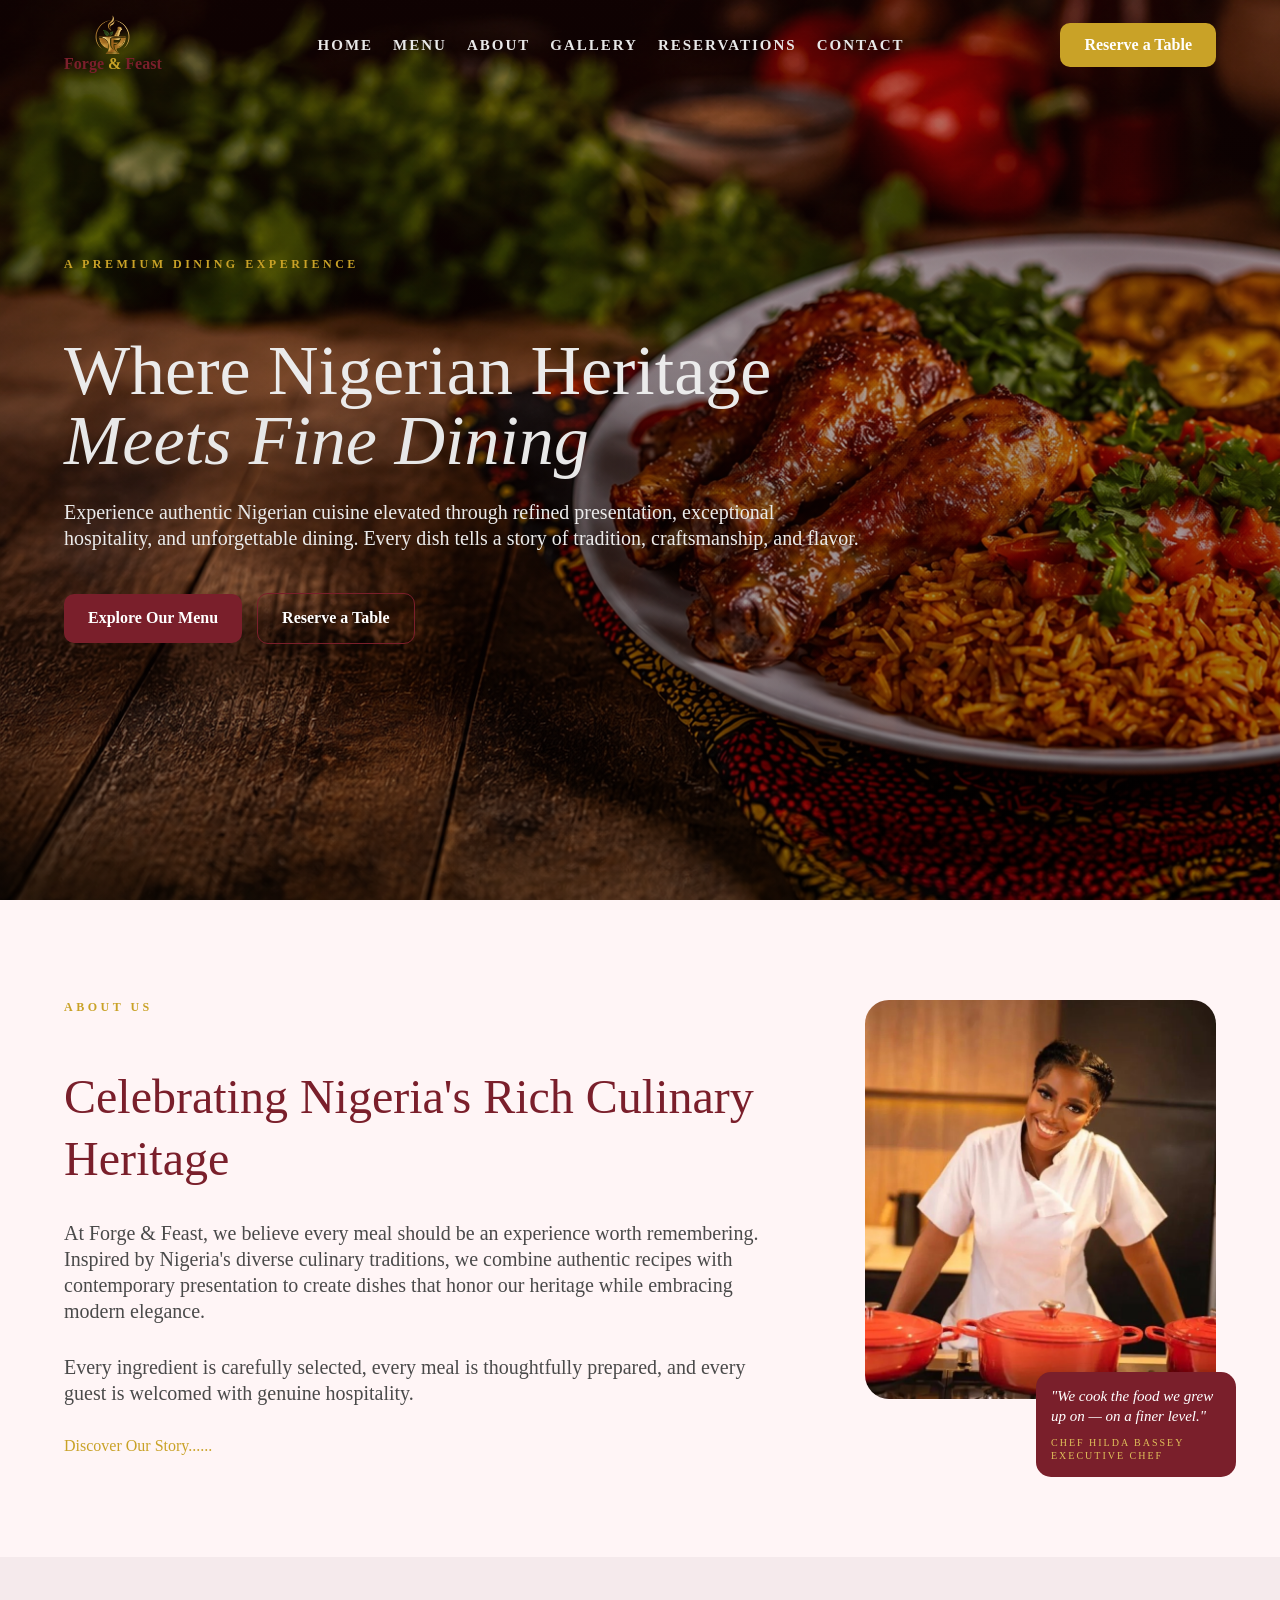
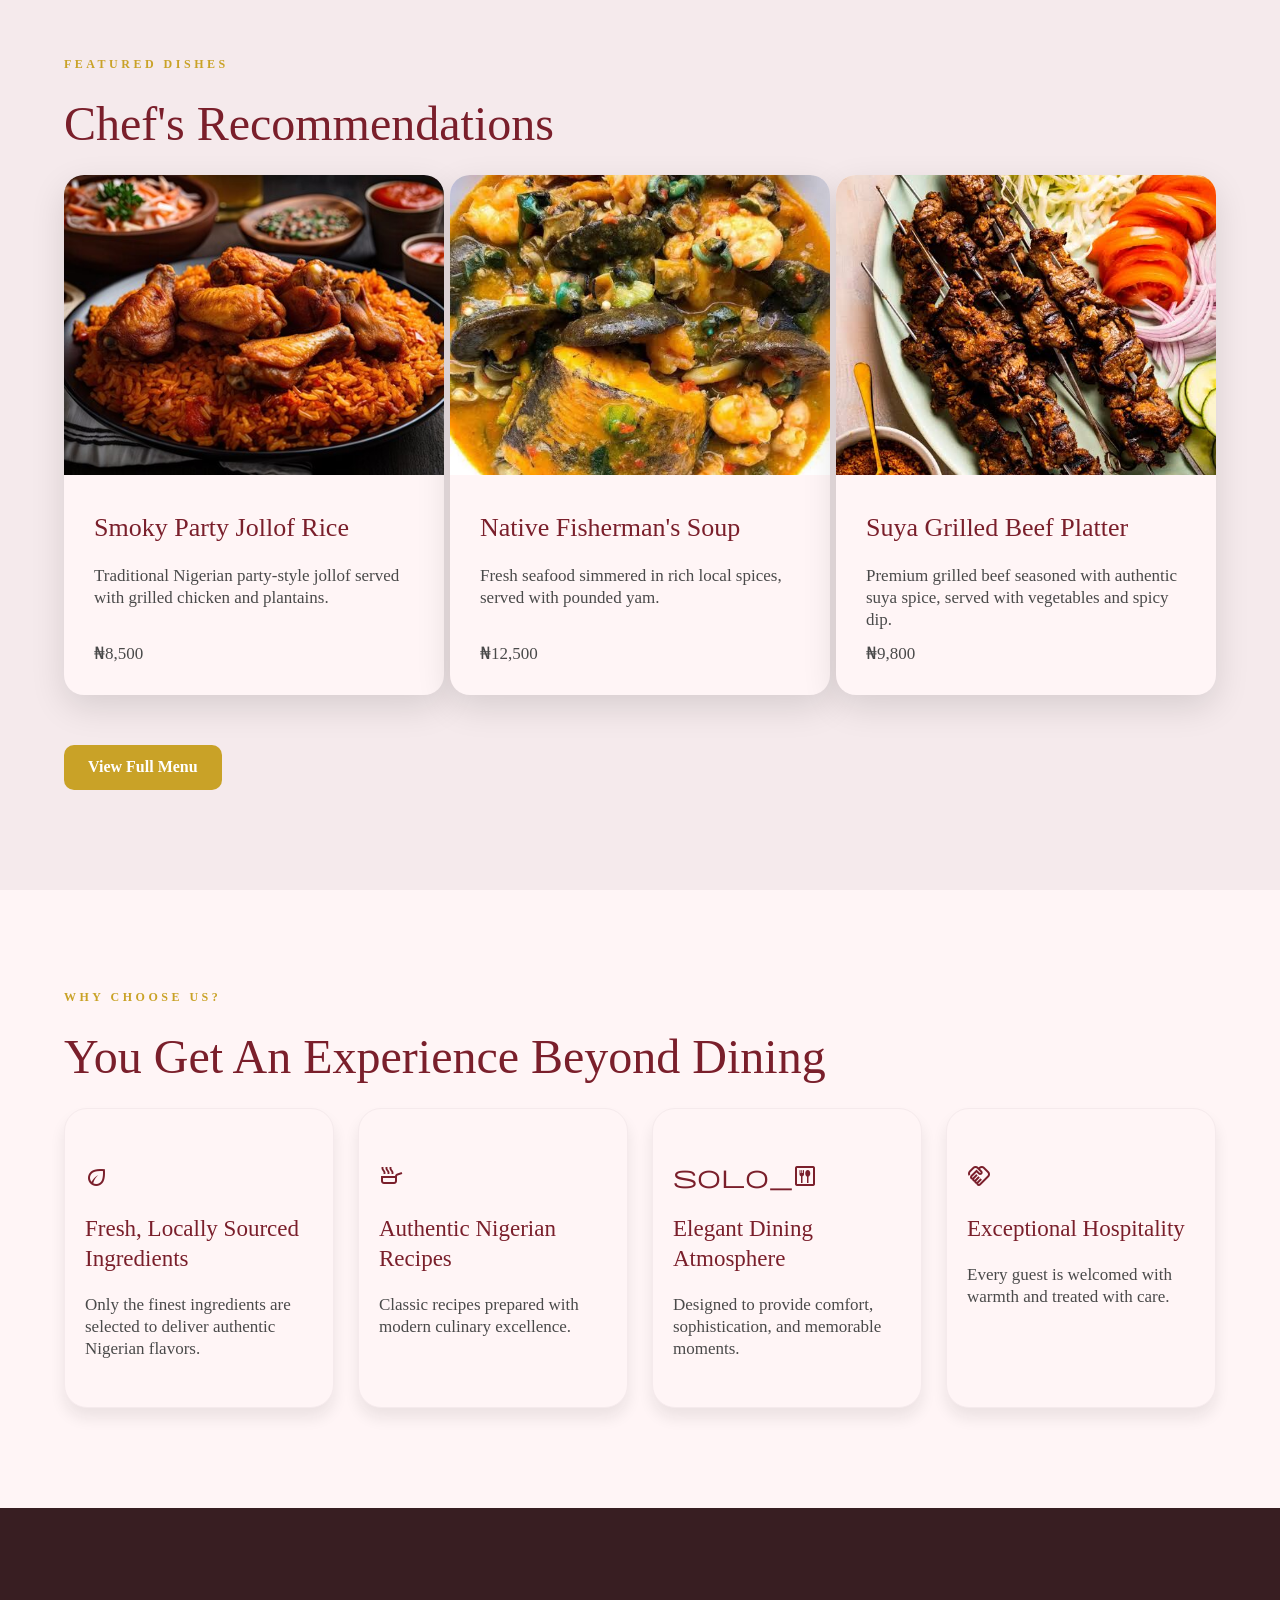
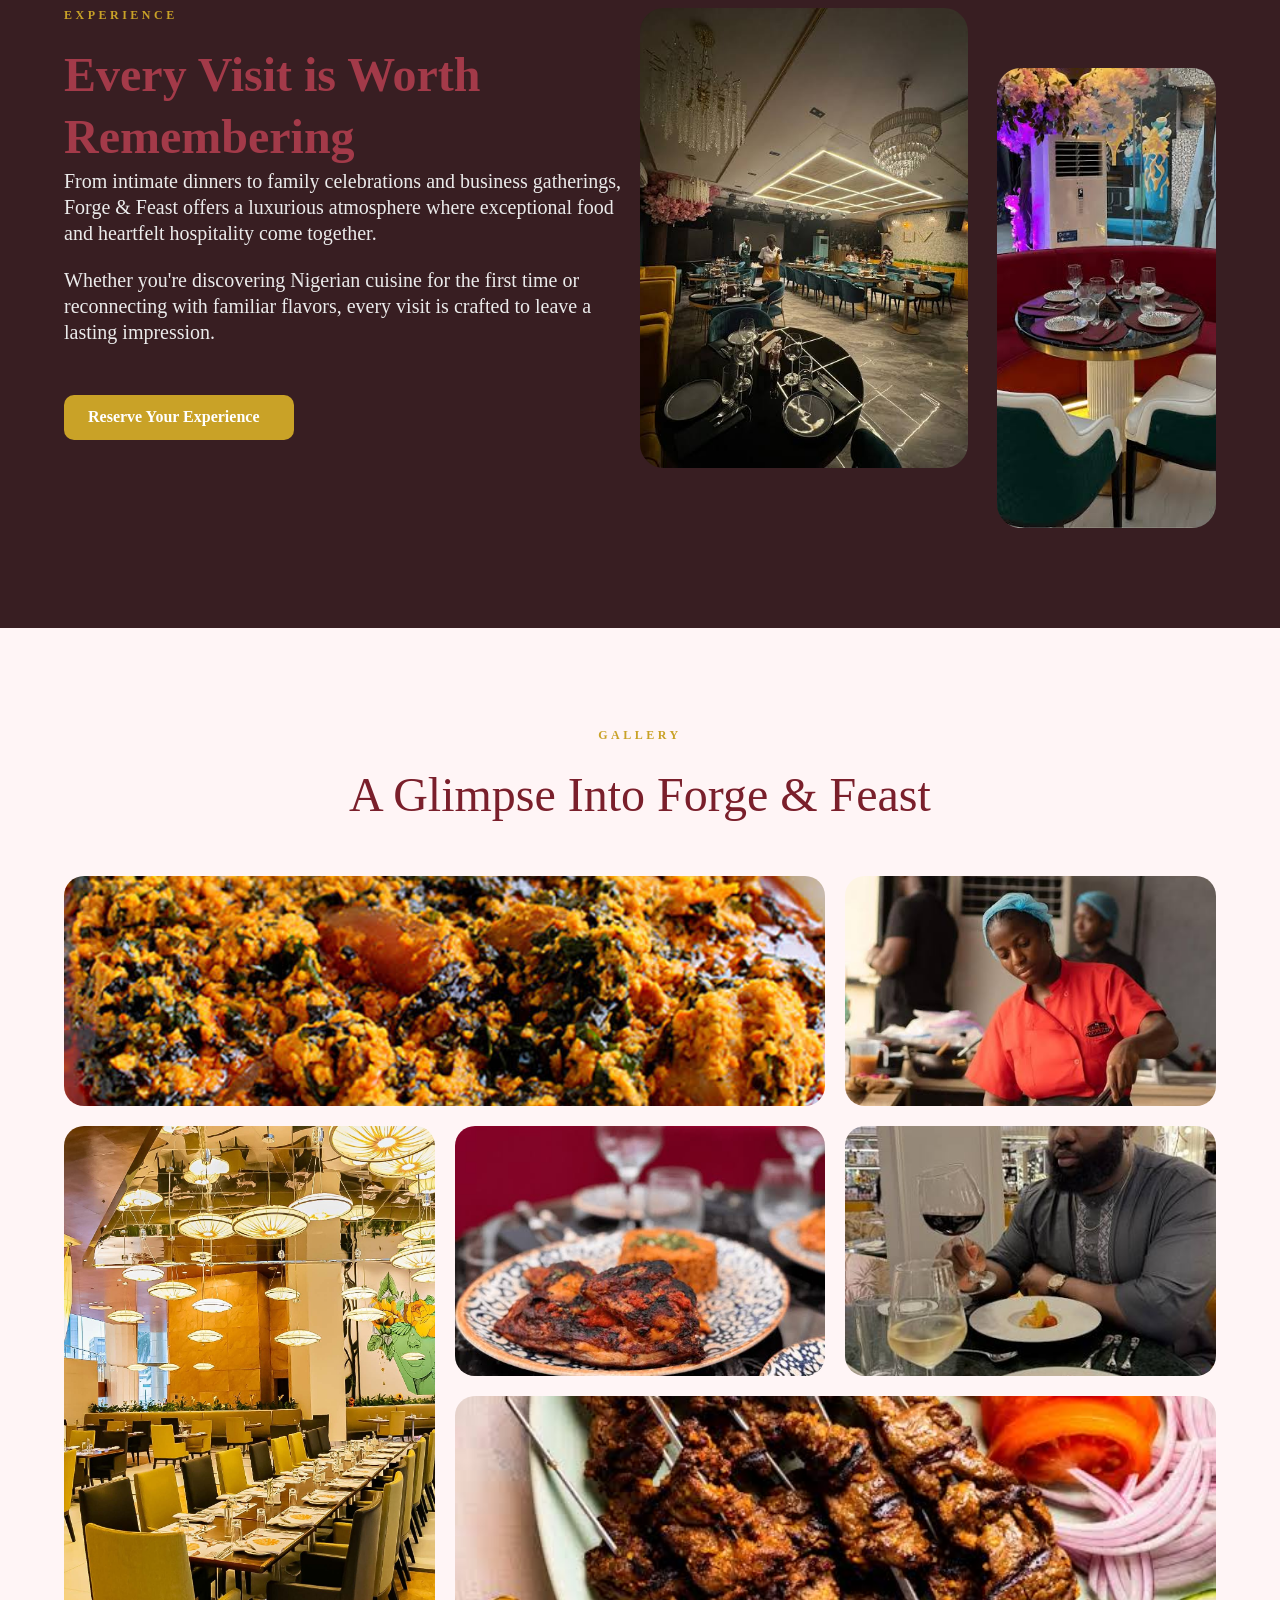
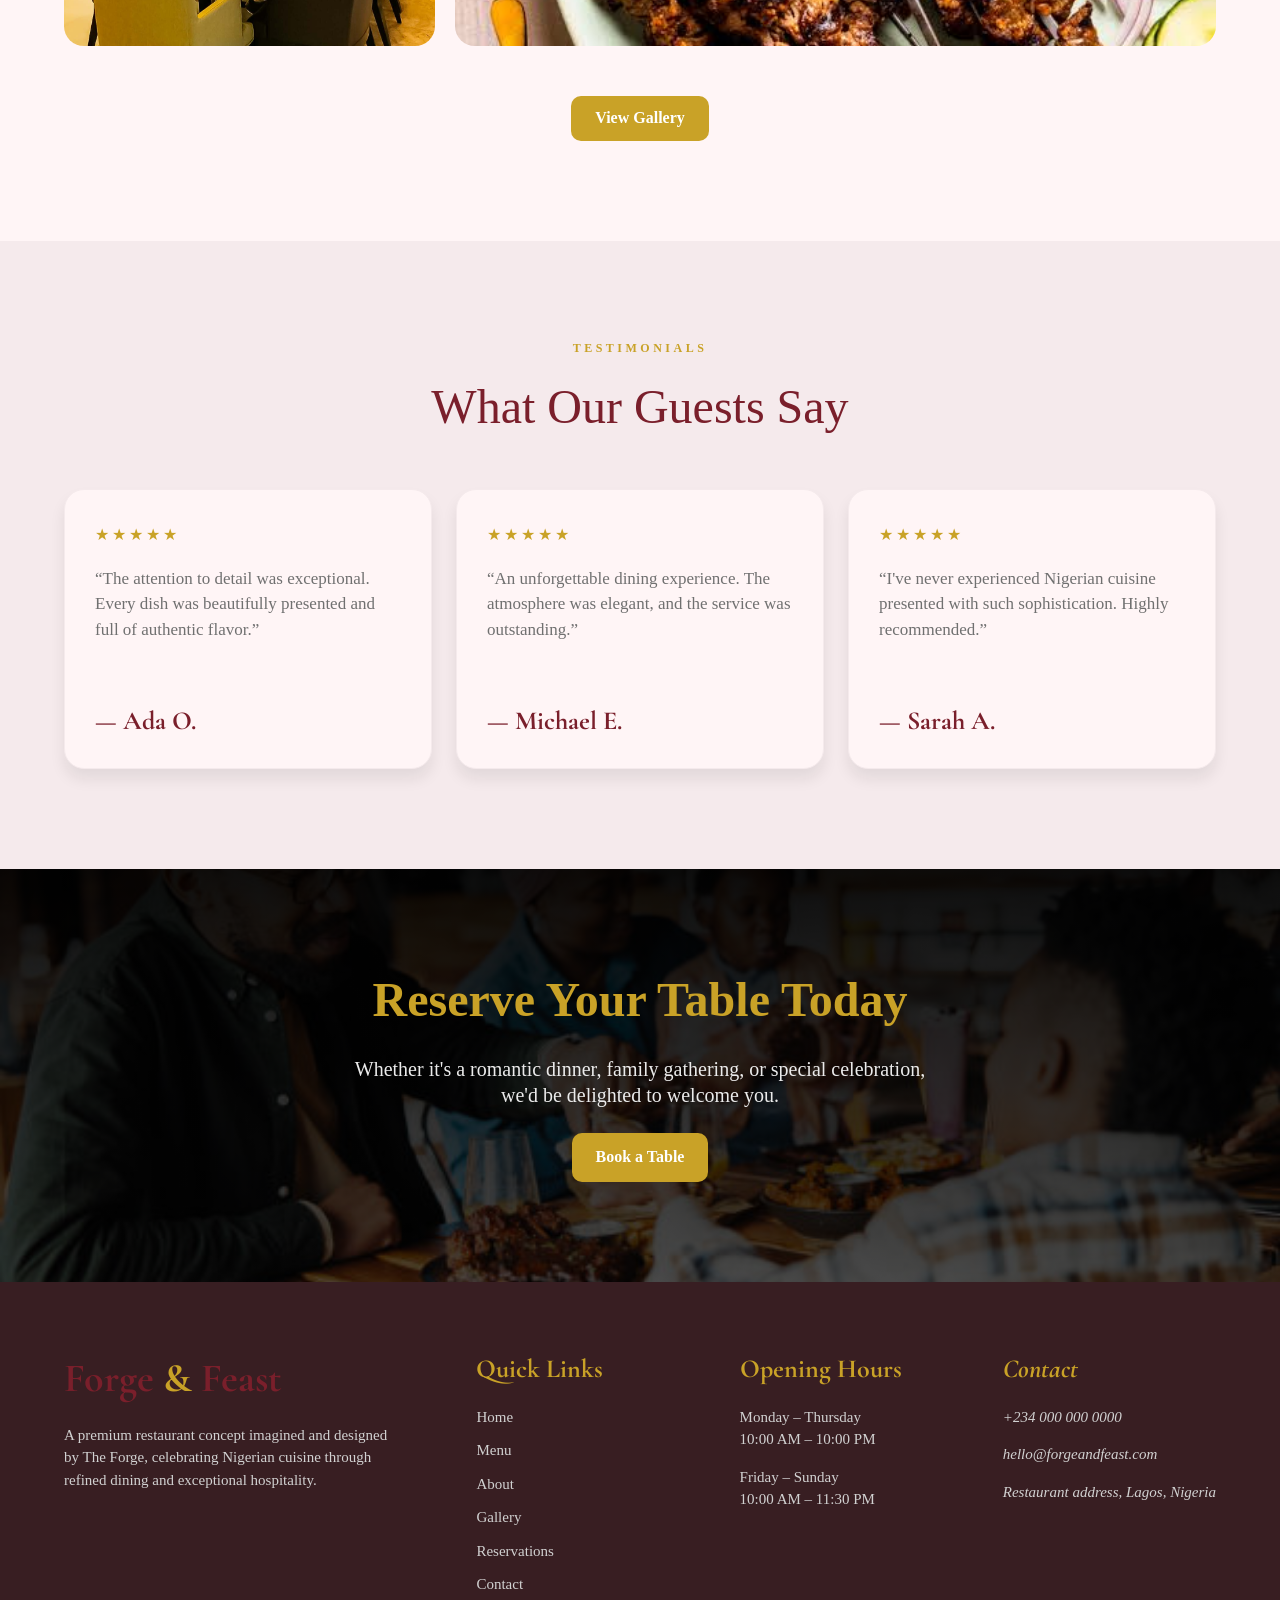
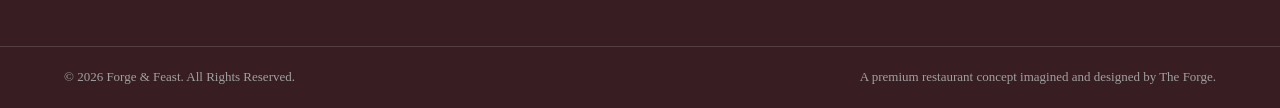
==== index.html @ 5634087f "Add files via upload" ====
<!DOCTYPE html>
<html lang="en">
<head>
    <meta charset="UTF-8">
    <meta name="viewport" content="width=device-width, initial-scale=1.0">
    <meta name="description" content="Forge & Feast — where Nigerian heritage meets fine dining.">
    <title>Forge &amp; Feast | Nigerian Fine Dining</title>
    <link rel="preconnect" href="https://fonts.googleapis.com">
    <link rel="preconnect" href="https://fonts.gstatic.com" crossorigin>
    <link href="https://fonts.googleapis.com/css2?family=Cormorant+Garamond:ital,wght@0,300..700;1,300..700&family=Inter:ital,opsz,wght@0,14..32,100..900;1,14..32,100..900&display=swap" rel="stylesheet">
    <link href="https://fonts.googleapis.com/css2?family=Material+Symbols+Outlined" rel="stylesheet">
    <link rel="stylesheet" href="styles/main.css">
</head>
<body>
    <!-- Navigation Bar -->
    <header class="site-header">
        <nav class="navigation-bar">
            <div class="container navigation">
                <div class="nav-content__1">
                    <a class="brand" href="index.html" aria-label="Forge & Feast home">
                    <img src="images/logo images/file_000000001b348246aa04f7c8cb6fdf6f.png" width="35px" alt="">
                    <span class="brand__name">Forge <span class="and">&amp;</span> Feast</span>
                    </a>
                </div>
                <div class="nav-content__2" aria-label="Primary navigation">
                    <ul class="nav-content__list" id="primary-menu">
                        <li><a class="nav-content__link" href="index.html">HOME</a></li>
                        <li><a class="nav-content__link" href="menu.html">MENU</a></li>
                        <li><a class="nav-content__link" href="about.html">ABOUT</a></li>
                        <li><a class="nav-content__link" href="gallery.html">GALLERY</a></li>
                        <li><a class="nav-content__link" href="reservations.html">RESERVATIONS</a></li>
                        <li><a class="nav-content__link" href="contact.html">CONTACT</a></li>
                    </ul>
                </div>
            <a class="btn btn--secondary nav-reserve" href="reservations.html">Reserve a Table</a>
            <button class="menu-toggle" type="button" aria-expanded="false" aria-controls="primary-menu" aria-label="Open navigation menu">
                <span class="menu-toggle__line"></span>
                <span class="menu-toggle__line"></span>
                <span class="menu-toggle__line"></span>
            </button>
            </div>
        </nav>
    </header>

    <main>
        <!-- Hero -->
        <section class="hero" aria-labelledby="hero-title">
            <div class="container hero__content">
                <p class="eyebrow">A PREMIUM DINING EXPERIENCE</p>
                <h1 id="hero-title">Where Nigerian Heritage <span>Meets Fine Dining</span></h1>
                <p class="hero__text">Experience authentic Nigerian cuisine elevated through refined presentation, exceptional hospitality, and unforgettable dining. Every dish tells a story of tradition, craftsmanship, and flavor.</p>
                <div class="hero__actions">
                    <a class="btn btn--hero" href="menu.html">Explore Our Menu</a>
                    <a class="btn btn--primary-outline" href="reservations.html">Reserve a Table</a>
                </div>
            </div>
        </section>

        <!-- Our Story -->
        <section class="section section--story" aria-labelledby="story-title">
            <div class="container split-layout">
                <div class="split-layout__content">
                    <p class="eyebrow">ABOUT US</p>
                    <h2 id="story-title">Celebrating Nigeria's Rich Culinary Heritage</h2>
                    <p>At Forge &amp; Feast, we believe every meal should be an experience worth remembering. Inspired by Nigeria's diverse culinary traditions, we combine authentic recipes with contemporary presentation to create dishes that honor our heritage while embracing modern elegance.</p>
                    <p>Every ingredient is carefully selected, every meal is thoughtfully prepared, and every guest is welcomed with genuine hospitality.</p>
                    <a class="discover" href="about.html">Discover Our Story......</a>
                </div>
                <figure class="split-layout__media">
                    <div class="split-layout__image">
                        <img src="images/chef_hilda_bassey.jpg" alt="Chef preparing a traditional Nigerian meal">
                    </div>
                    <div class="chef-card">
                        <p class="chef-card__quote">
                            "We cook the food we grew up on — on a finer level."
                        </p>
                        <p class="chef-card__name">
                            CHEF HILDA BASSEY
                        </p>
                        <p class="chef-card__role">
                            EXECUTIVE CHEF
                        </p>
                    </div>
                </figure>
            </div>
        </section>

        <!-- Chef's Recommendations -->
        <section class="section section--featured" aria-labelledby="featured-title">
            <div class="container">
                <div class="section-heading">
                    <p class="eyebrow">Featured Dishes</p>
                    <h2 id="featured-title">Chef's Recommendations</h2>
                </div>
                <div class="dish-grid">
                    <article class="dish-card">
                        <div class="dish-card__image">
                            <img src="images/smoked-jollof rice 2.jpg" alt="Smoked Jollof Rice Ready to Eat">
                        </div>
                        <div class="dish-card__content">
                            <h3>Smoky Party Jollof Rice</h3>
                            <p>Traditional Nigerian party-style jollof served with grilled chicken and plantains.</p>
                            <p class="dish-card__price">₦8,500</p>
                        </div>
                    </article>
                    <article class="dish-card">
                        <div class="dish-card__image">
                            <img src="images/fisherman_soup.jpeg" alt="Native Fisherman Soup From the African Kitchen">
                        </div>
                        <div class="dish-card__content">
                            <h3>Native Fisherman's Soup</h3>
                            <p>Fresh seafood simmered in rich local spices, served with pounded yam.</p>
                            <p class="dish-card__price">₦12,500</p>
                        </div>
                    </article>
                    <article class="dish-card">
                        <div class="dish-card__image">
                            <img src="images/suya.jpeg" alt="Grilled Suya For Your Tastebuds">
                        </div>
                        <div class="dish-card__content">
                            <h3>Suya Grilled Beef Platter</h3>
                            <p>Premium grilled beef seasoned with authentic suya spice, served with vegetables and spicy dip.</p>
                            <p class="dish-card__price">₦9,800</p>
                        </div>
                    </article>
                </div>
                <div class="section-action">
                    <a class="btn btn--secondary" href="menu.html">View Full Menu</a>
                </div>
            </div>
        </section>

        <!-- Our Benefits -->
        <section class="section section--benefits" aria-labelledby="benefits-title">
            <div class="container">
                <div class="section-heading">
                    <P class="eyebrow">WHY CHOOSE US?</P>
                    <h2 id="benefits-title">You Get An Experience Beyond Dining</h2>
                </div>
                <div class="benefit-grid">
                    <article class="benefit-card">
                        <div class="benefit-card__icon" aria-hidden="true">
                            <span class="material-symbols-outlined">eco</span>
                        </div>
                        <div class="benefit-card__content">
                            <h3>Fresh, Locally Sourced Ingredients</h3>
                            <p>Only the finest ingredients are selected to deliver authentic Nigerian flavors.</p>
                        </div>
                    </article>
                    <article class="benefit-card">
                        <div class="benefit-card__icon" aria-hidden="true">
                            <span class="material-symbols-outlined">skillet</span>
                        </div>
                        <div class="benefit-card__content">
                            <h3>Authentic Nigerian Recipes</h3>
                            <p>Classic recipes prepared with modern culinary excellence.</p>
                        </div>
                    </article>
                    <article class="benefit-card">
                        <div class="benefit-card__icon" aria-hidden="true">
                            <span class="material-symbols-outlined">solo_dining</span>                        </div>
                        <div class="benefit-card__content">
                            <h3>Elegant Dining Atmosphere</h3>
                            <p>Designed to provide comfort, sophistication, and memorable moments.</p>
                        </div>
                    </article>
                    <article class="benefit-card">
                        <div class="benefit-card__icon" aria-hidden="true">
                            <span class="material-symbols-outlined">handshake</span>                        </div>
                        <div class="benefit-card__content">
                            <h3>Exceptional Hospitality</h3>
                            <p>Every guest is welcomed with warmth and treated with care.</p>
                        </div>    
                    </article>
                </div>
            </div>
        </section>

        <!-- The Dining Experience -->
        <section class="section section--experience" aria-labelledby="experience-title">
            <div class="container split-layout__2">
                <div class="split-layout-2__content">
                    <p class="eyebrow">Experience</p>
                    <h2 id="experience-title">Every Visit is Worth Remembering</h2>
                    <p>From intimate dinners to family celebrations and business gatherings, Forge &amp; Feast offers a luxurious atmosphere where exceptional food and heartfelt hospitality come together.</p><br>
                    <p>Whether you're discovering Nigerian cuisine for the first time or reconnecting with familiar flavors, every visit is crafted to leave a lasting impression.</p>
                    <a class="btn btn--secondary" href="reservations.html">Reserve Your Experience</a>
                </div>
                <figure class="split-layout-2__media">
                    <img src="images/fine_dinning spot 2.jpeg" alt="Elegant Forge and Feast restaurant interior with arranged tables 1">
                    <img src="images/couples section.jpeg" alt="Elegant Forge and Feast restaurant interior with arranged tables">
                </figure>
            </div>
        </section>

        <!-- Gallery Preview -->
        <section class="section section--gallery" aria-labelledby="gallery-title">
            <div class="container">
                <div class="section-heading"><p class="eyebrow">Gallery</p><h2 id="gallery-title">A Glimpse Into Forge &amp; Feast</h2></div>
                <div class="gallery" aria-label="Forge and Feast gallery preview">
                    <figure class="gallery__item gallery__item--featured"><img class="gallery__image" src="images/egusi_soup.jpeg" alt="Signature Nigerian cuisine served with traditional sides"><div class="gallery__overlay"><figcaption class="gallery__content"><h3>Signature Nigerian Cuisine</h3><p>A glimpse into the culinary experience at Forge &amp; Feast.</p></figcaption></div></figure>
                    <figure class="gallery__item gallery__item--portrait"><img class="gallery__image" src="images/chef_hilda.jpeg" alt="Chef carefully preparing a dish"><div class="gallery__overlay"><figcaption class="gallery__content"><h3>Craft in Every Detail</h3><p>Traditional flavours, thoughtfully refined.</p></figcaption></div></figure>
                    <figure class="gallery__item gallery__item--tall"><img class="gallery__image" src="images/fine_dining_indoor_seating.jpg" alt="Warmly lit elegant restaurant interior"><div class="gallery__overlay"><figcaption class="gallery__content"><h3>Elegant Atmosphere</h3><p>Designed for memorable moments together.</p></figcaption></div></figure>
                    <figure class="gallery__item"><img class="gallery__image" src="images/images 1.jpeg" alt="Fine dining table set for guests"><div class="gallery__overlay"><figcaption class="gallery__content"><h3>The Table Awaits</h3><p>Refined settings for every celebration.</p></figcaption></div></figure>
                    <figure class="gallery__item"><img class="gallery__image" src="images/images 2.jpeg" alt="Guests sharing a joyful meal together"><div class="gallery__overlay"><figcaption class="gallery__content"><h3>Shared Experiences</h3><p>Every gathering is worth remembering.</p></figcaption></div></figure>
                    <figure class="gallery__item gallery__item--wide"><img class="gallery__image" src="images/suya.jpeg" alt="Beautifully presented Nigerian dish"><div class="gallery__overlay"><figcaption class="gallery__content"><h3>Inspired Presentation</h3><p>Authentic dishes served with elegance.</p></figcaption></div></figure>
                </div>
                <div class="section-action"><a class="btn btn--secondary" href="gallery.html">View Gallery</a></div>
            </div>
        </section>

        <!-- Testimonials: this structure can become a JavaScript carousel later. -->
        <section class="section section--testimonials" aria-labelledby="testimonials-title">
            <div class="container">
                <div class="section-heading"><p class="eyebrow">Testimonials</p><h2 id="testimonials-title">What Our Guests Say</h2></div>
                <div class="testimonial-grid">
                    <blockquote class="testimonial-card"><p class="testimonial-card__rating" aria-label="5 out of 5 stars">★★★★★</p><p>“The attention to detail was exceptional. Every dish was beautifully presented and full of authentic flavor.”</p><footer>— Ada O.</footer></blockquote>
                    <blockquote class="testimonial-card"><p class="testimonial-card__rating" aria-label="5 out of 5 stars">★★★★★</p><p>“An unforgettable dining experience. The atmosphere was elegant, and the service was outstanding.”</p><footer>— Michael E.</footer></blockquote>
                    <blockquote class="testimonial-card"><p class="testimonial-card__rating" aria-label="5 out of 5 stars">★★★★★</p><p>“I've never experienced Nigerian cuisine presented with such sophistication. Highly recommended.”</p><footer>— Sarah A.</footer></blockquote>
                </div>
            </div>
        </section>

        <!-- Reservation Call to Action -->
        <section class="reservation-cta" aria-labelledby="reservation-title">
            <div class="container reservation-cta__content"><h2 id="reservation-title">Reserve Your Table Today</h2><p>Whether it's a romantic dinner, family gathering, or special celebration, we'd be delighted to welcome you.</p><a class="btn btn--hero" href="reservations.html">Book a Table</a></div>
        </section>
    </main>

    <!-- Footer -->
    <footer class="site-footer">
        <div class="container footer-content">
            <div class="footer-brand">
                <a class="brand" href="index.html"><span class="brand__name">Forge <span>&amp;</span> Feast</span></a>
                <p>A premium restaurant concept imagined and designed by The Forge, celebrating Nigerian cuisine through refined dining and exceptional hospitality.</p>
            </div>
            <div class="footer-column">
                <h3>Quick Links</h3>
                <ul>
                    <li><a href="index.html">Home</a></li>
                    <li><a href="menu.html">Menu</a></li>
                    <li><a href="about.html">About</a></li>
                    <li><a href="gallery.html">Gallery</a></li>
                    <li><a href="reservations.html">Reservations</a></li>
                    <li><a href="contact.html">Contact</a></li>
                </ul>
            </div>
            <div class="footer-column">
                <h3>Opening Hours</h3>
                <p>Monday – Thursday<br>10:00 AM – 10:00 PM</p>
                <p>Friday – Sunday<br>10:00 AM – 11:30 PM</p>
            </div>
            <address class="footer-column">
                <h3>Contact</h3>
                <p><a href="tel:+2340000000000">+234 000 000 0000</a></p>
                <p><a href="mailto:hello@forgeandfeast.com">hello@forgeandfeast.com</a></p><p>Restaurant address, Lagos, Nigeria</p>
                <div class="social-links" aria-label="Social media links"><!-- To add social media links --></div>
            </address>
        </div>
        <div class="footer-bottom">
            <div class="container">
                <p>© 2026 Forge &amp; Feast. All Rights Reserved.</p><p>A premium restaurant concept imagined and designed by The Forge.</p>
            </div>
        </div>
    </footer>
    <script src="scripts/navbar.js" defer></script>
</body>
</html>
---- styles/main.css ----
@import "../styles/token.css";
@import "../styles/app.css";
@import "../styles/components.css";
@import "../styles/mediaquery.css";
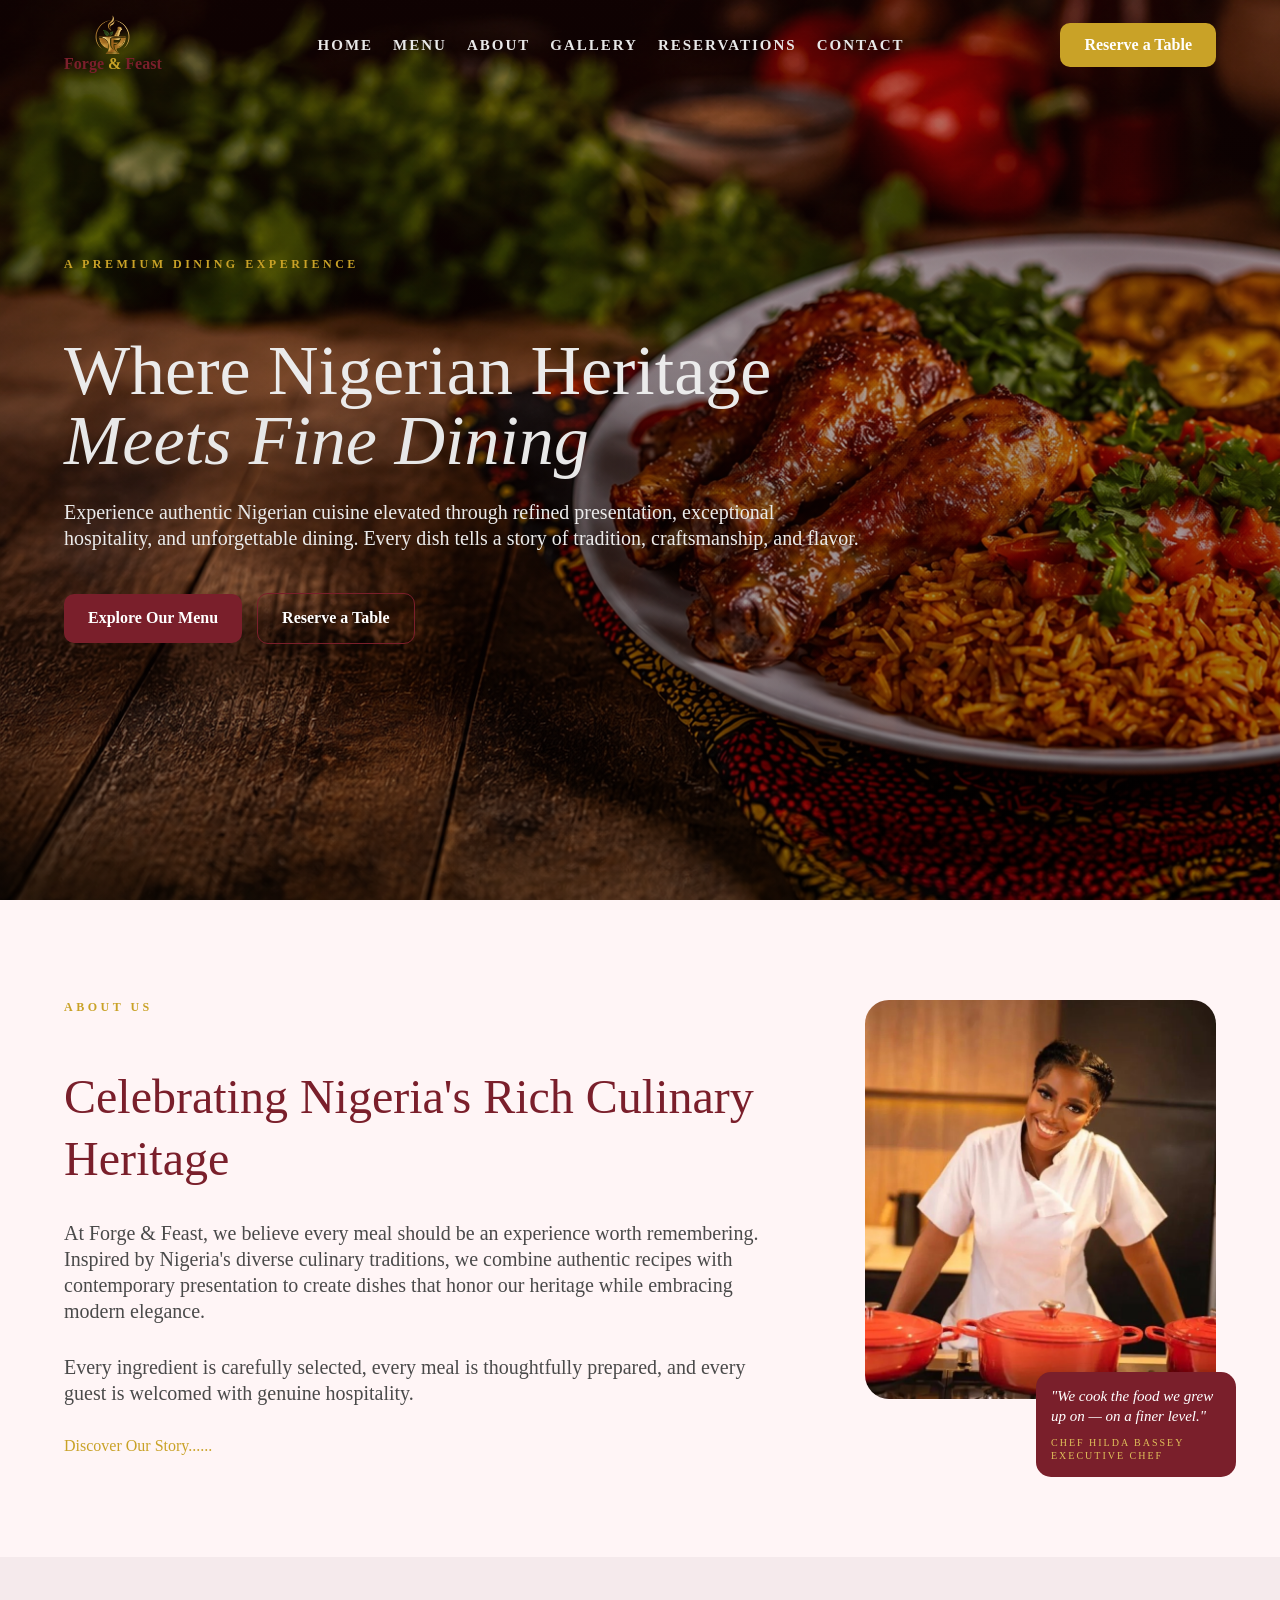
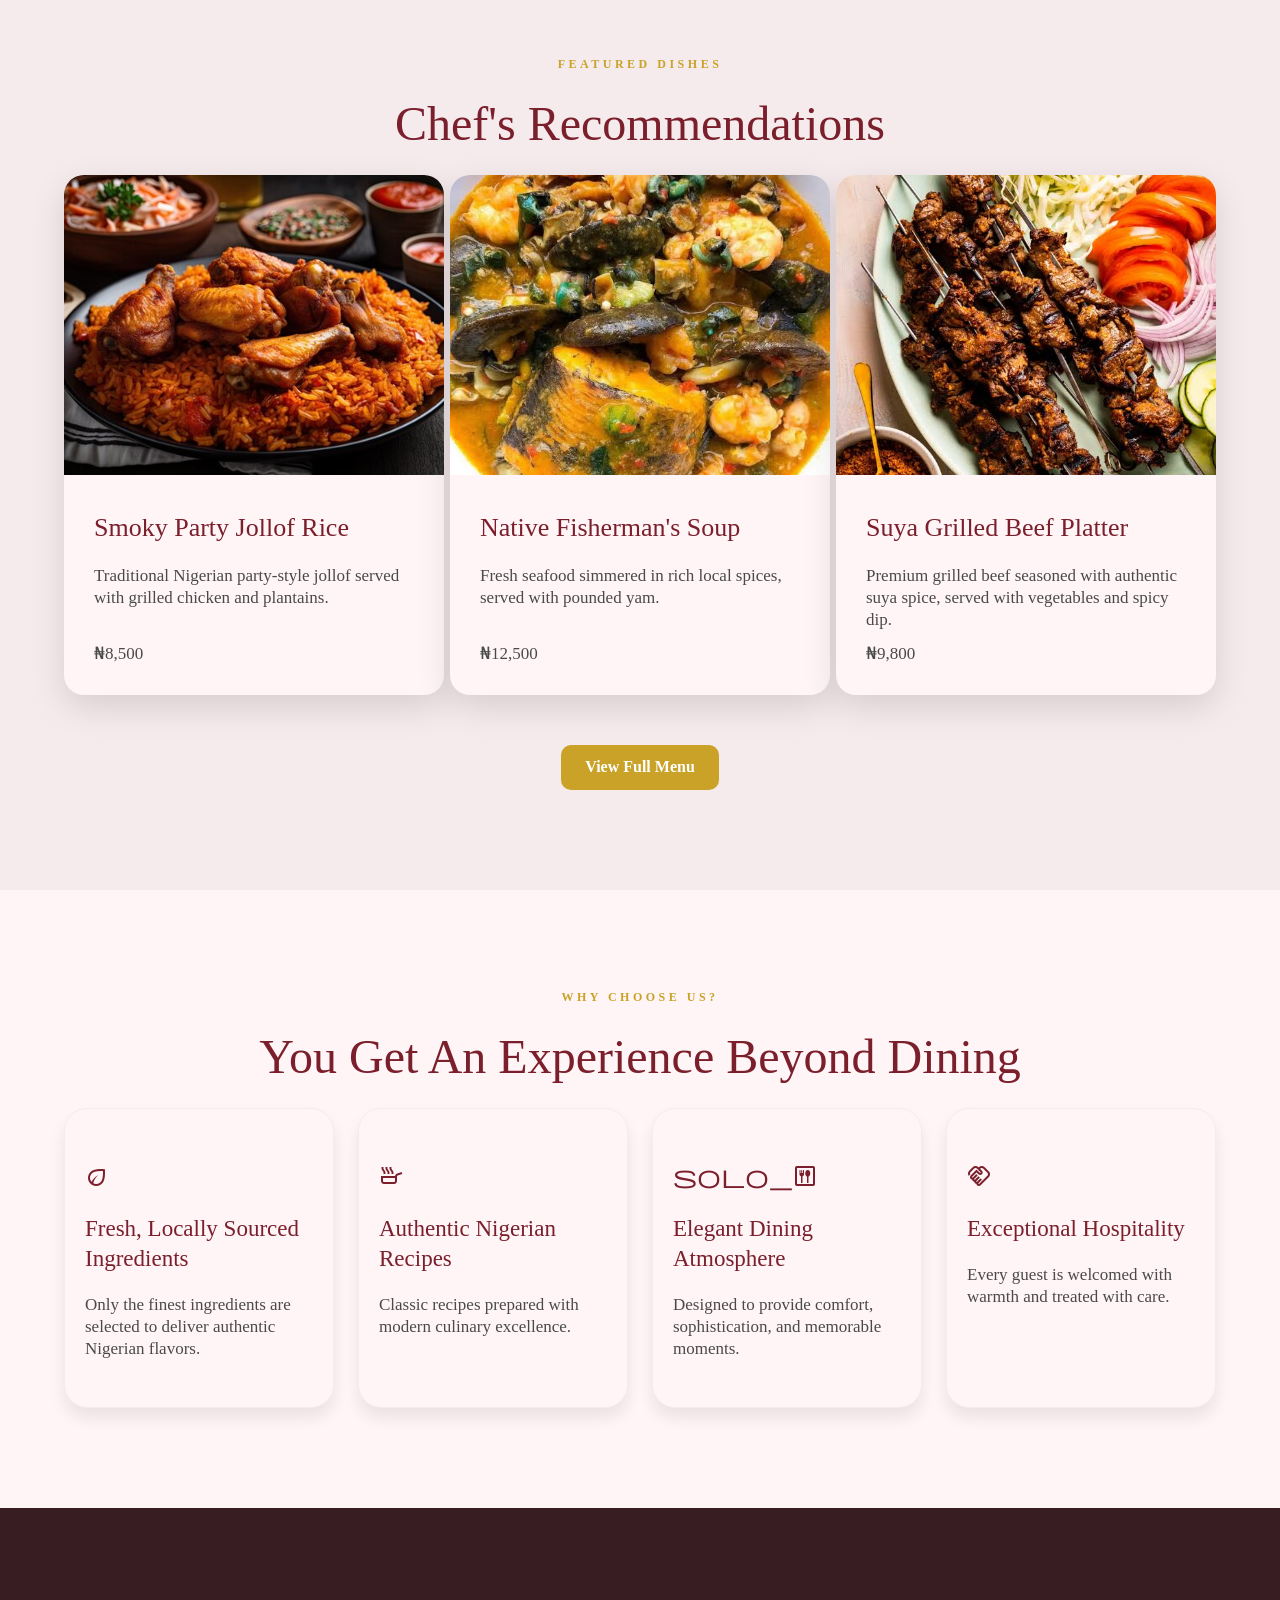
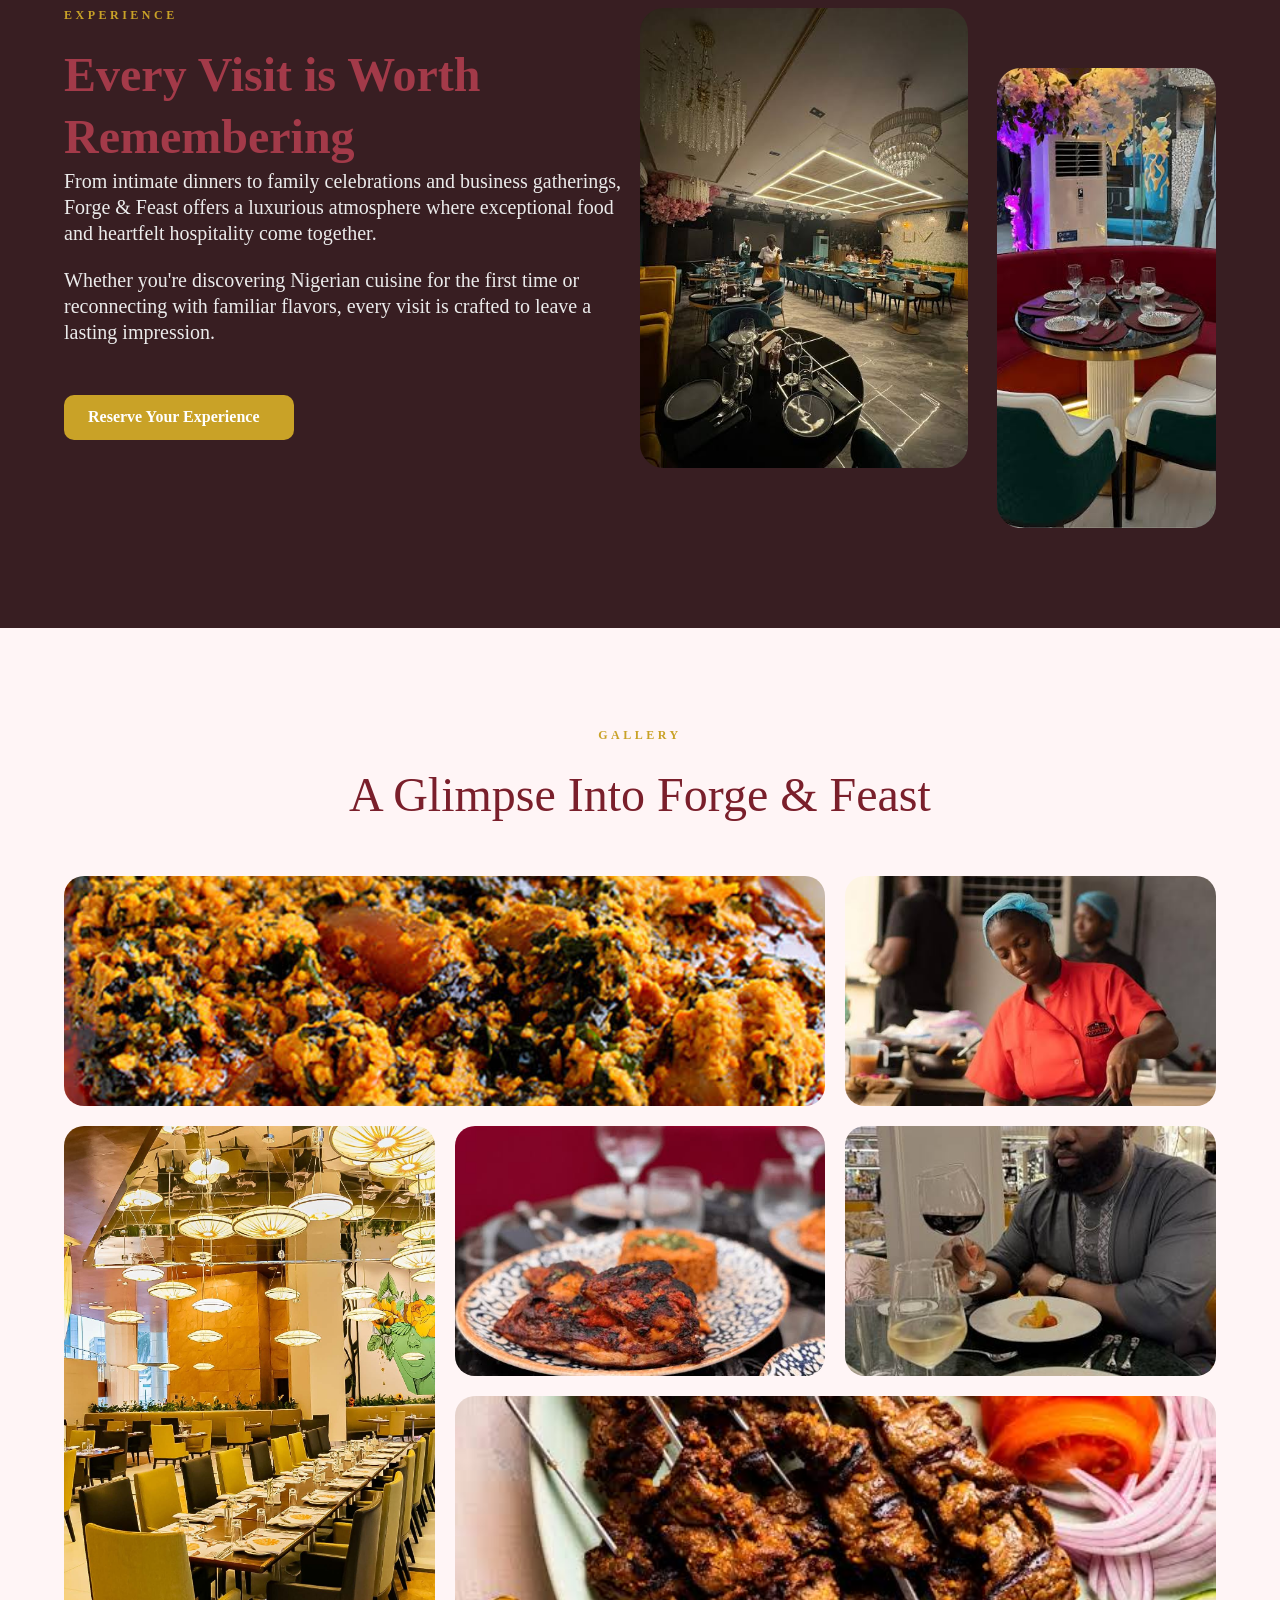
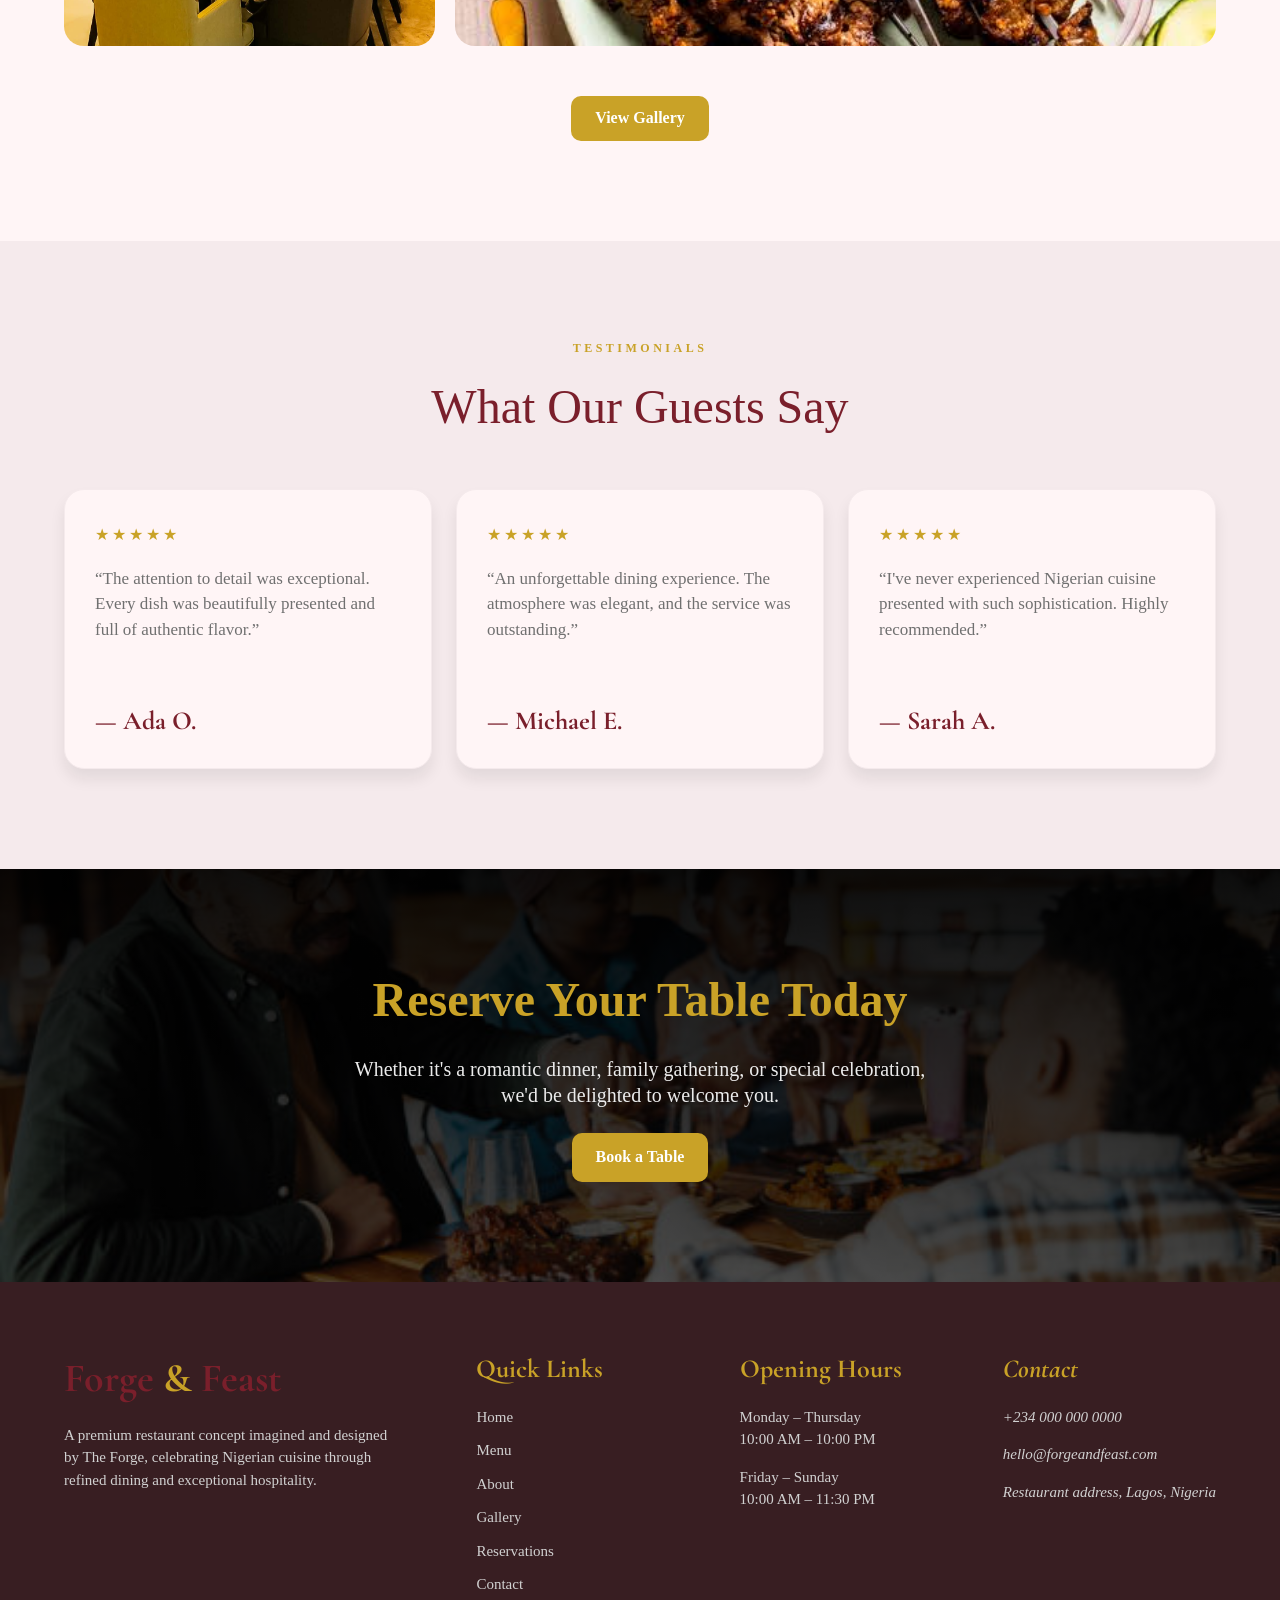
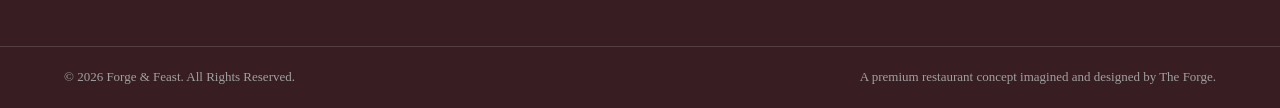
==== commit ed80d106: "Refactor featured section and add scroll animations Updated the container class for featured section" ====
--- a/index.html
+++ b/index.html
@@ -87,7 +87,7 @@
 
         <!-- Chef's Recommendations -->
         <section class="section section--featured" aria-labelledby="featured-title">
-            <div class="container">
+            <div class="container section--featured__div">
                 <div class="section-heading">
                     <p class="eyebrow">Featured Dishes</p>
                     <h2 id="featured-title">Chef's Recommendations</h2>
@@ -264,5 +264,6 @@
         </div>
     </footer>
     <script src="scripts/navbar.js" defer></script>
+    <script src="scripts/scroll-animations.js"></script>
 </body>
 </html>
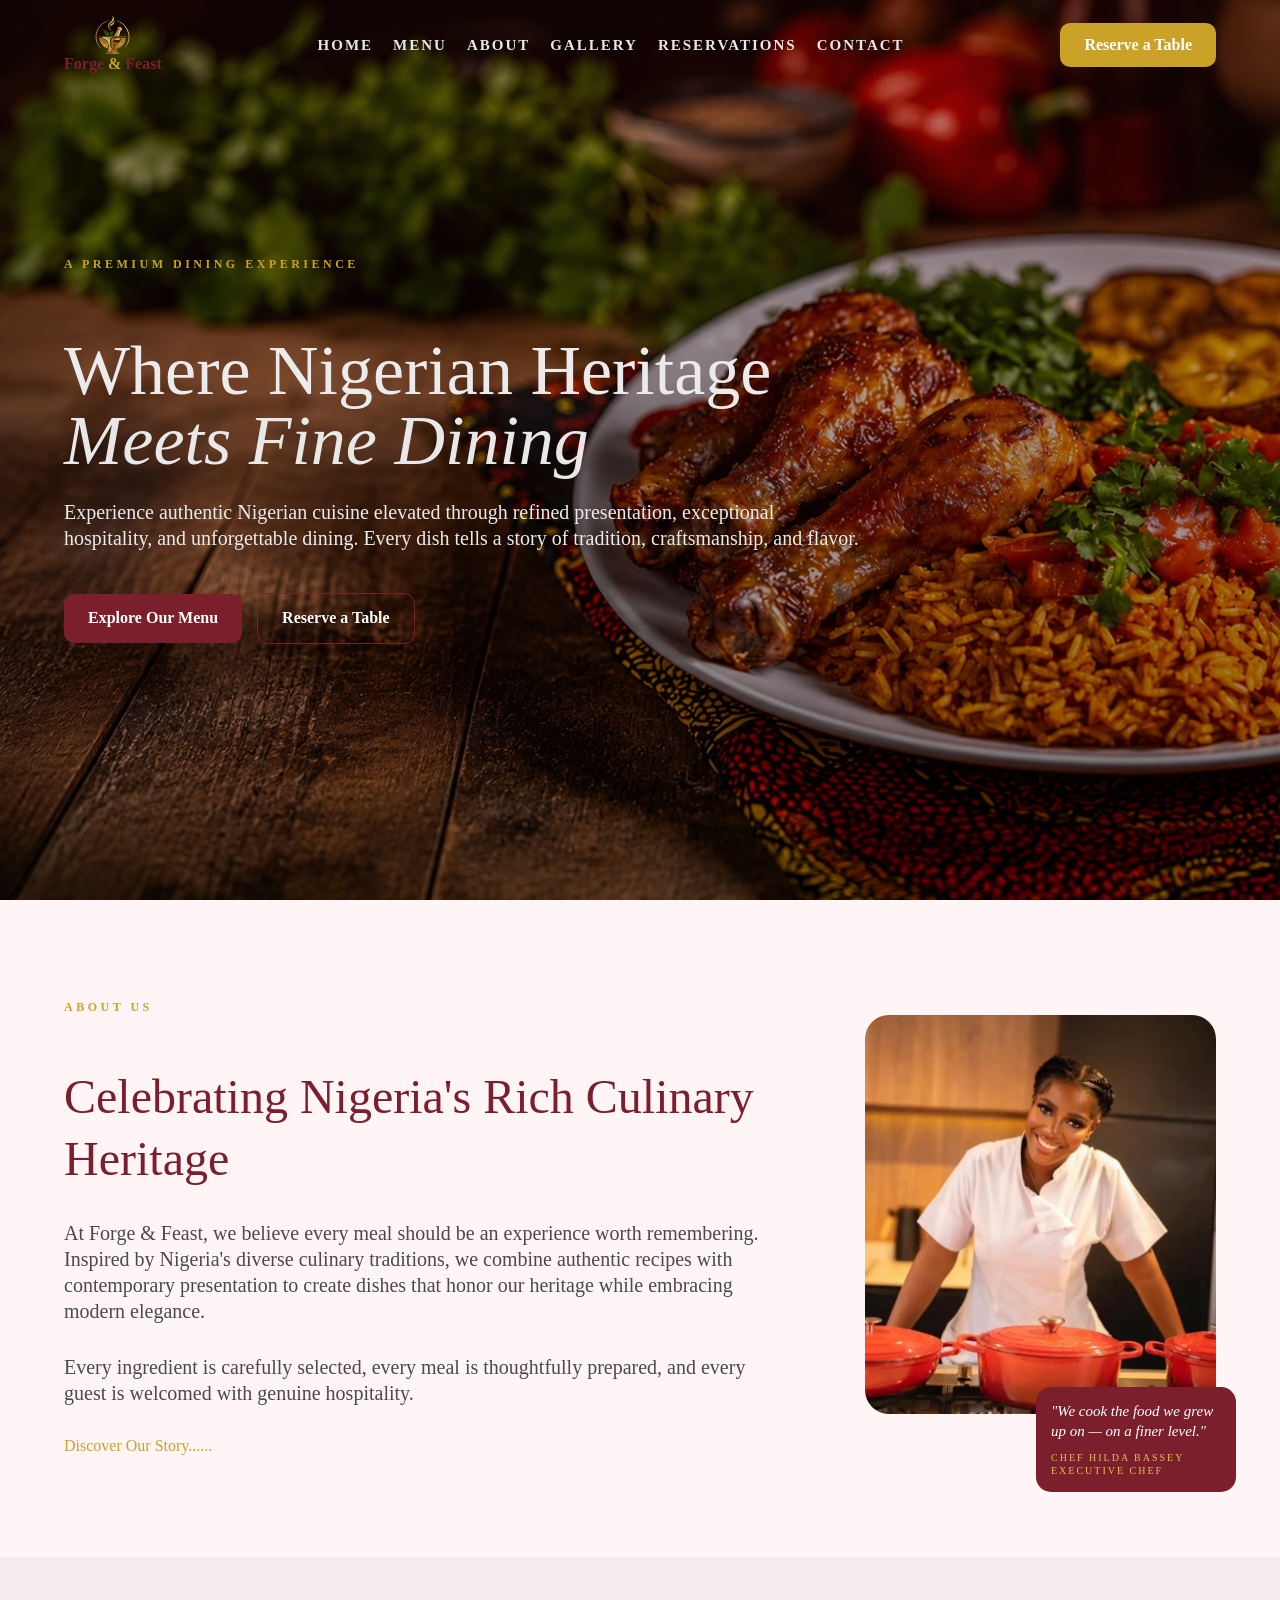
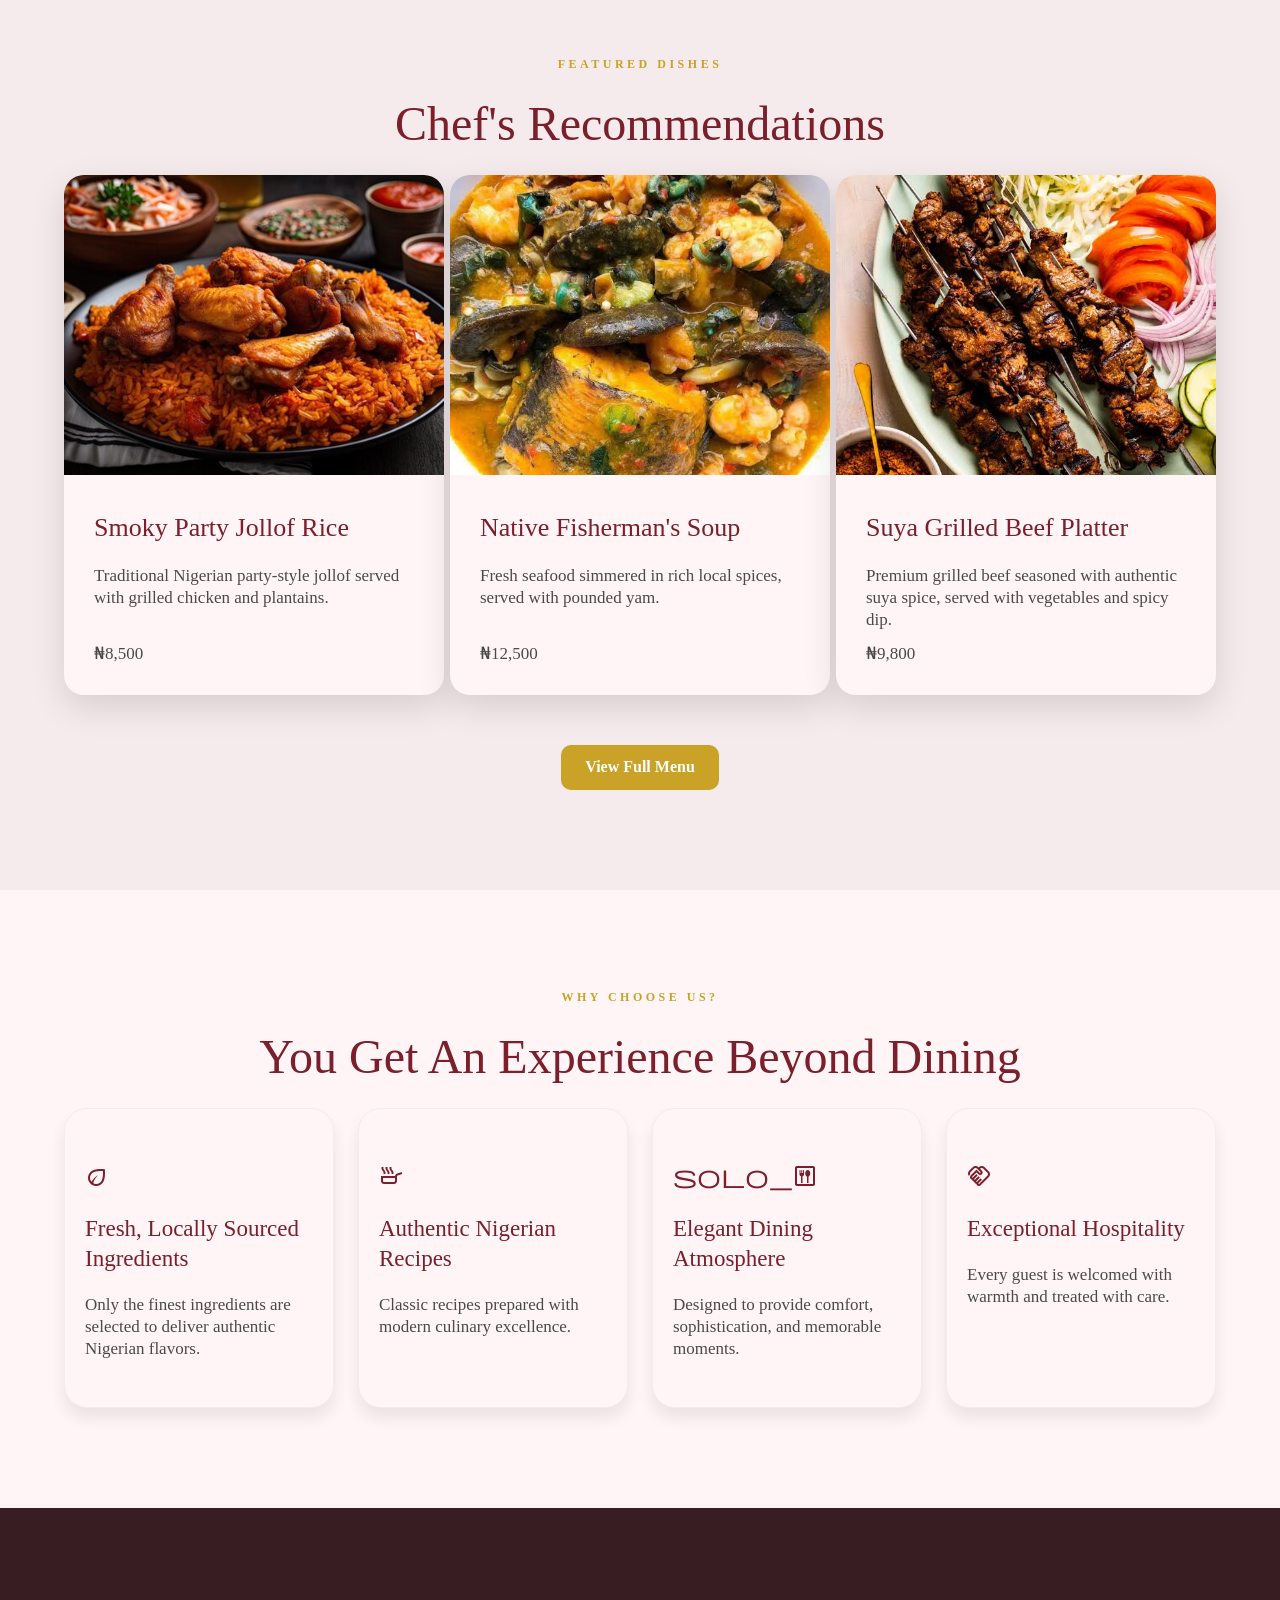
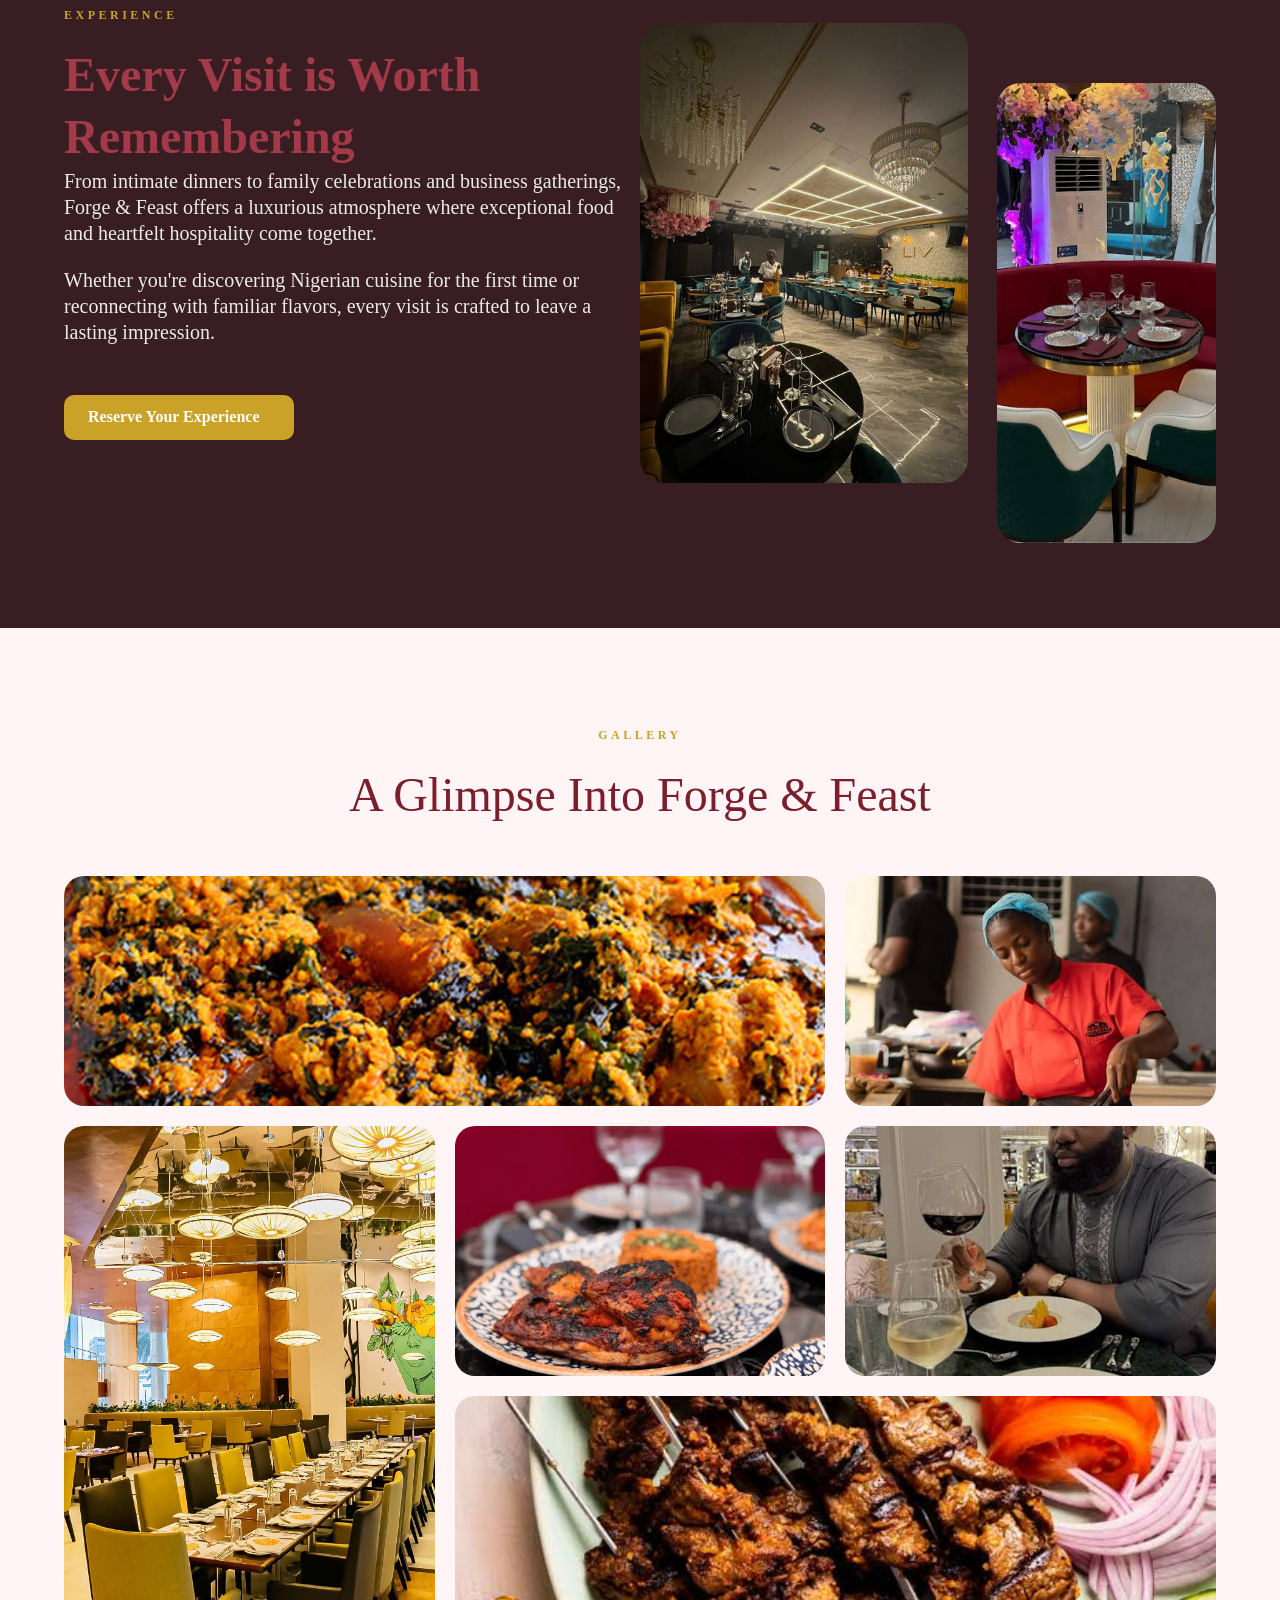
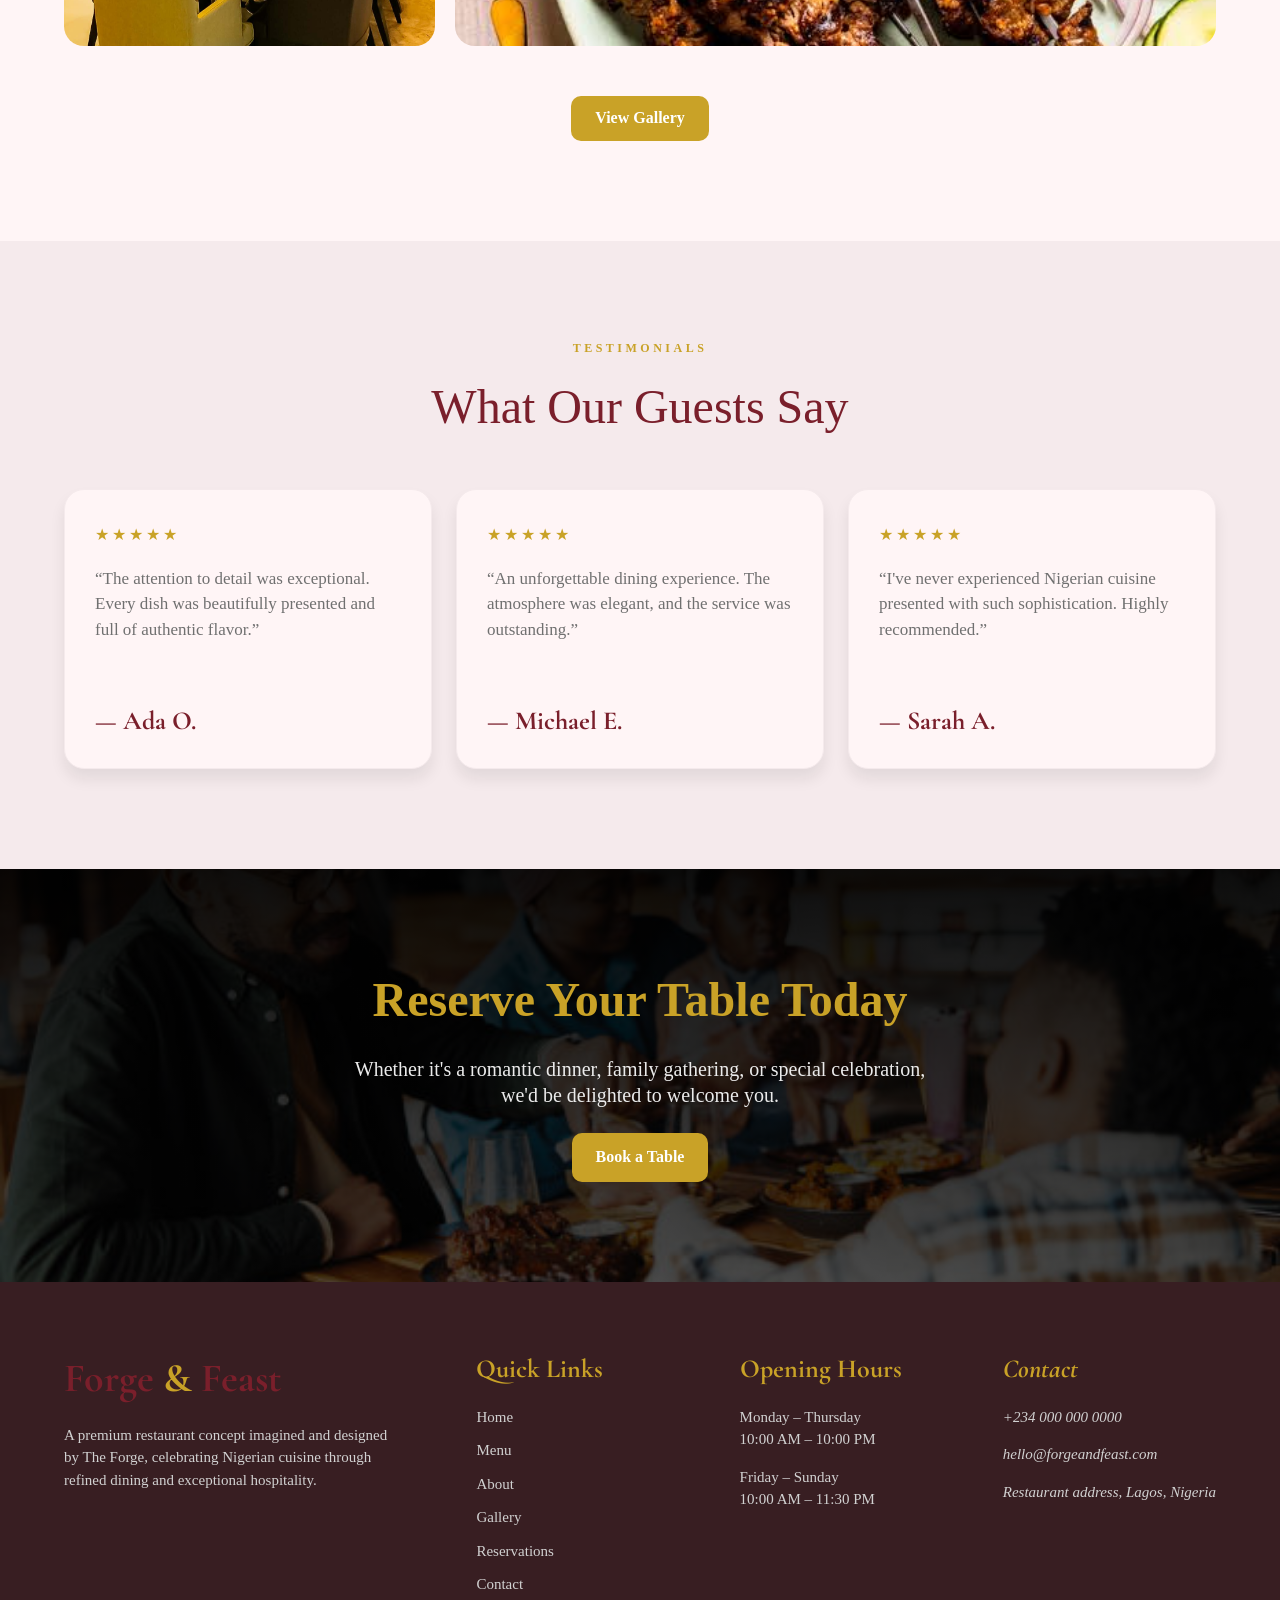
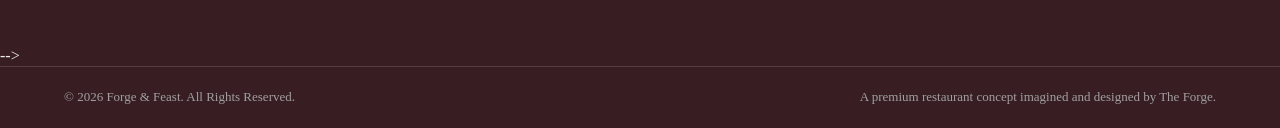
==== commit 2ab3b170: "Revise footer contact details and comments Updated contact information and comments in the footer se" ====
--- a/index.html
+++ b/index.html
@@ -209,7 +209,7 @@
             </div>
         </section>
 
-        <!-- Testimonials: this structure can become a JavaScript carousel later. -->
+        <!-- Testimonials: this section can become a JavaScript carousel later. -->
         <section class="section section--testimonials" aria-labelledby="testimonials-title">
             <div class="container">
                 <div class="section-heading"><p class="eyebrow">Testimonials</p><h2 id="testimonials-title">What Our Guests Say</h2></div>
@@ -252,9 +252,9 @@
             </div>
             <address class="footer-column">
                 <h3>Contact</h3>
-                <p><a href="tel:+2340000000000">+234 000 000 0000</a></p>
-                <p><a href="mailto:hello@forgeandfeast.com">hello@forgeandfeast.com</a></p><p>Restaurant address, Lagos, Nigeria</p>
-                <div class="social-links" aria-label="Social media links"><!-- To add social media links --></div>
+                <p><a href="tel:+2348161882249">+234 000 000 0000</a></p>
+                <p><a href="mailto:theforge455@gmail.com">hello@forgeandfeast.com</a></p><p>Restaurant address, Lagos, Nigeria</p>
+                <!-- <div class="social-links" aria-label="Social media links"><!-- To add social media links --></div> -->
             </address>
         </div>
         <div class="footer-bottom">
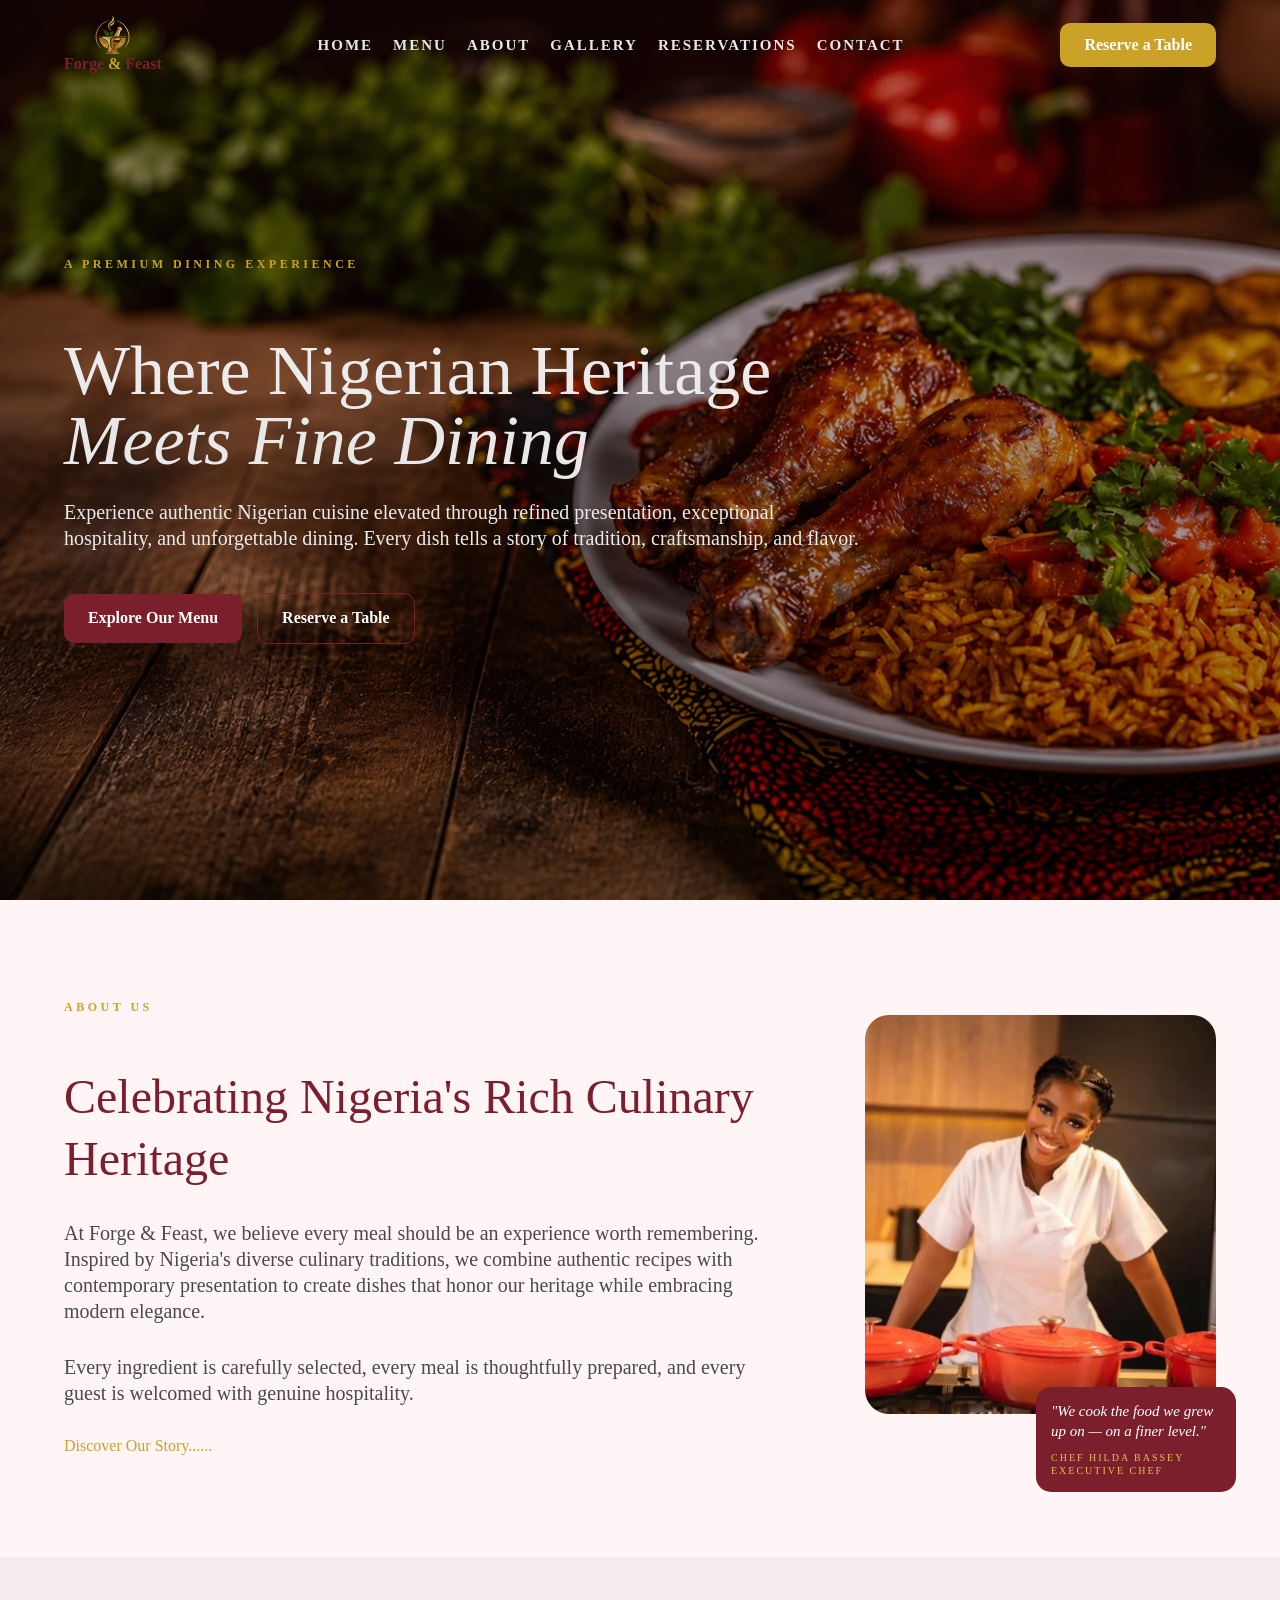
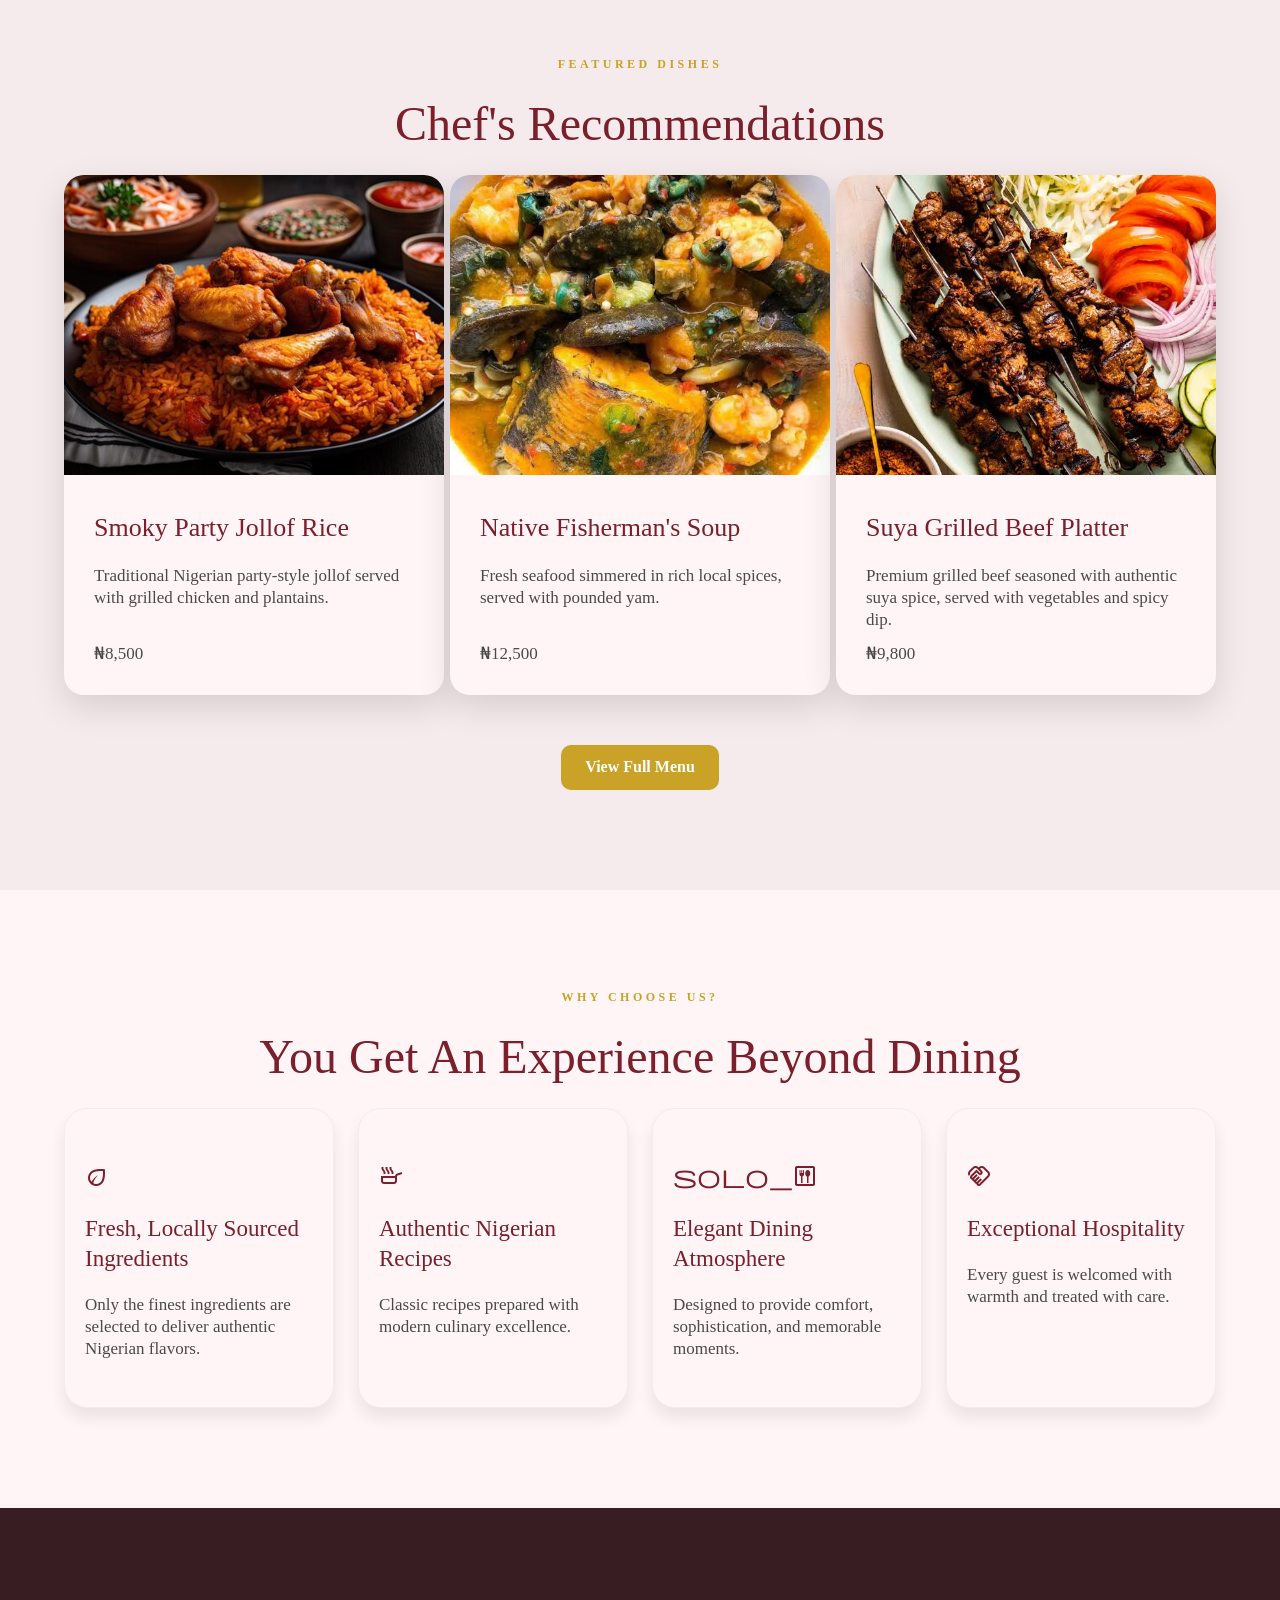
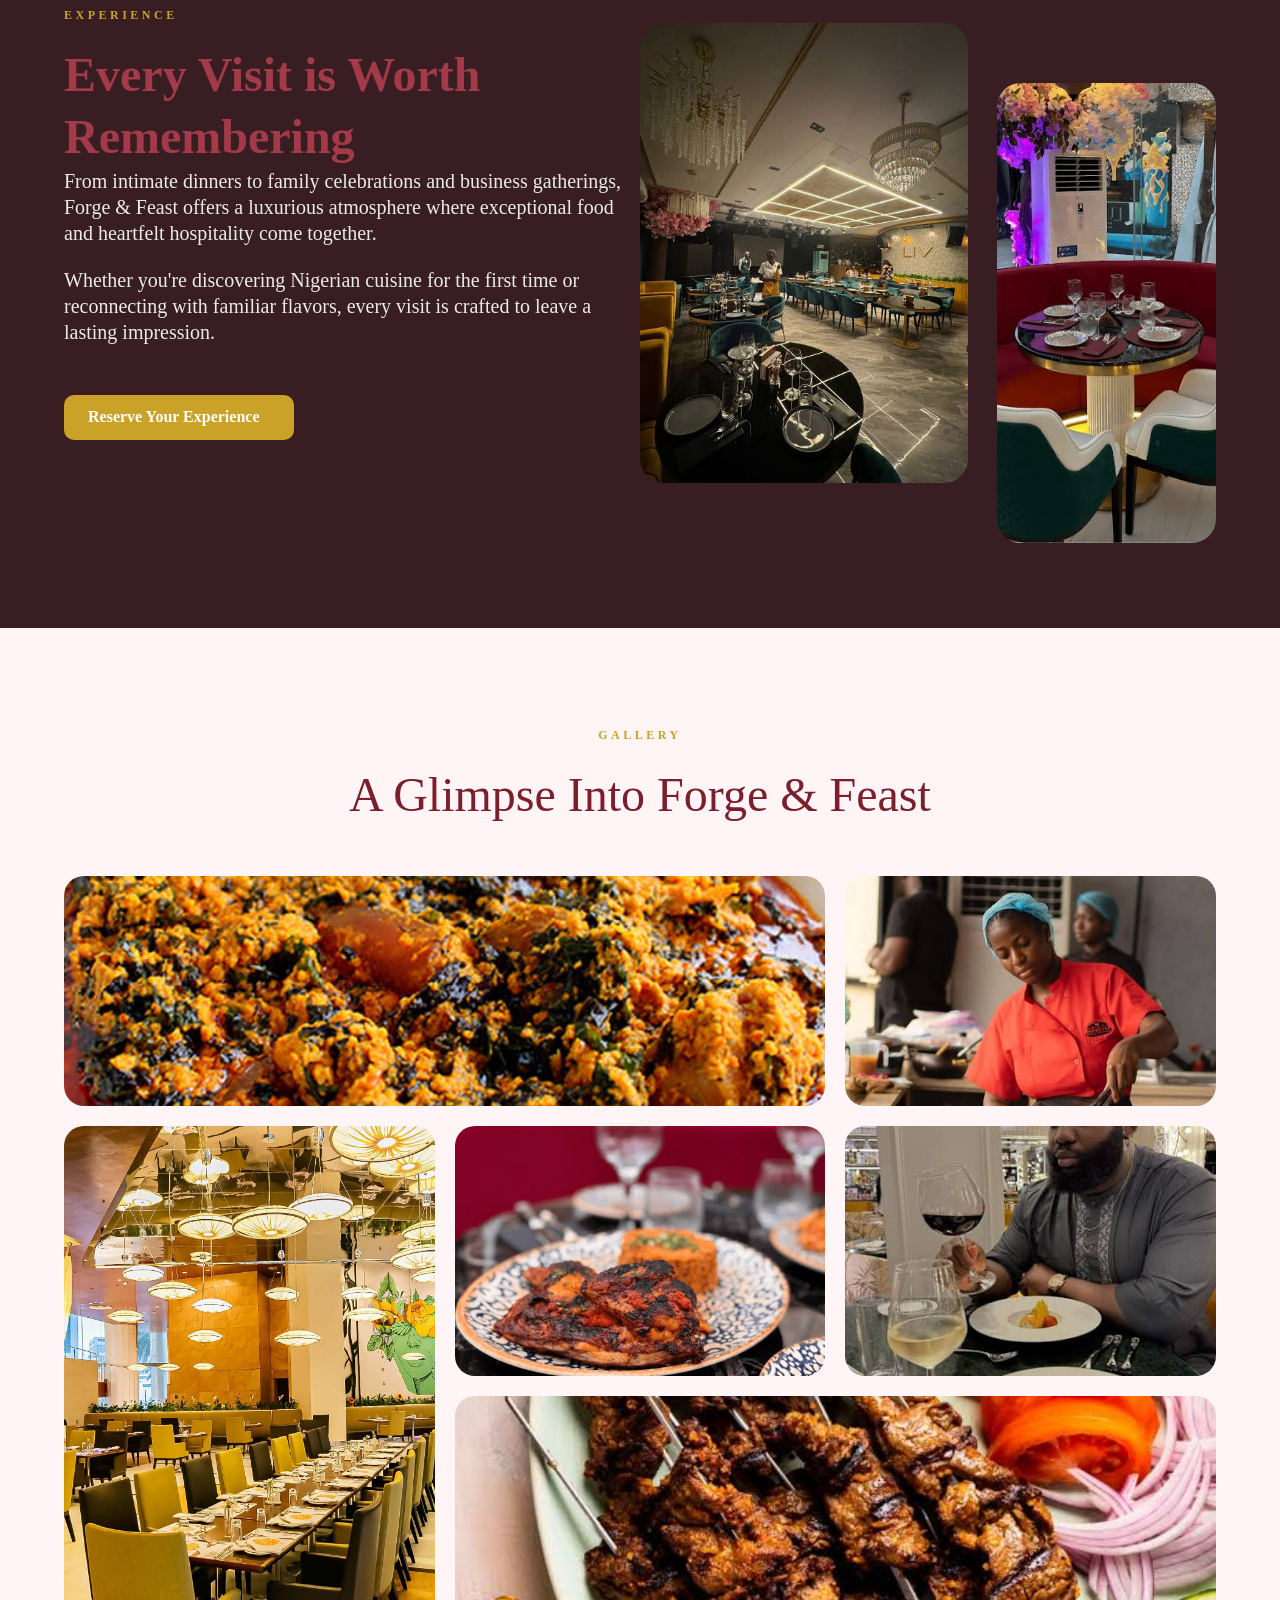
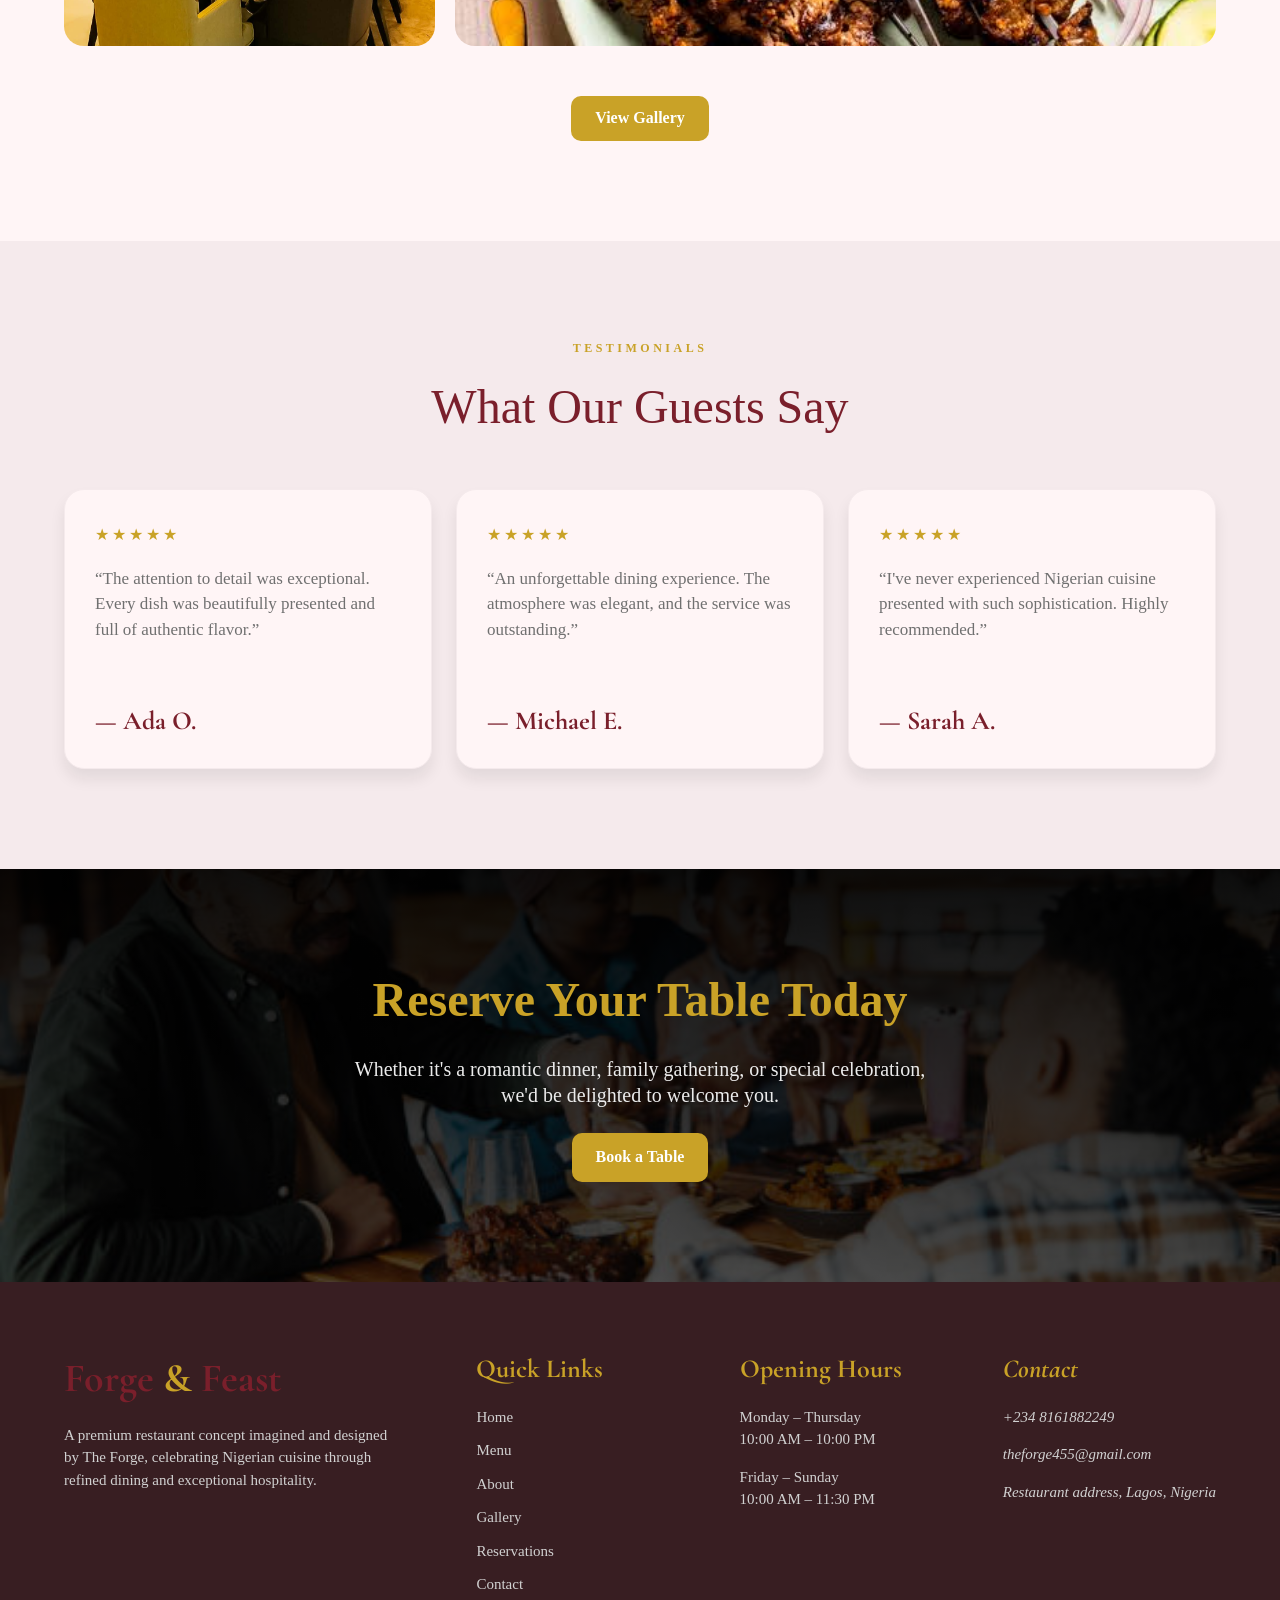
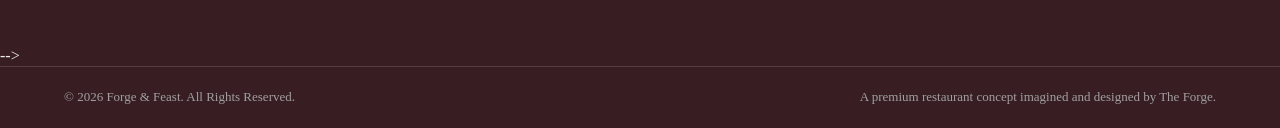
==== commit c31dc80f: "Update contact information in footer" ====
--- a/index.html
+++ b/index.html
@@ -252,8 +252,8 @@
             </div>
             <address class="footer-column">
                 <h3>Contact</h3>
-                <p><a href="tel:+2348161882249">+234 000 000 0000</a></p>
-                <p><a href="mailto:theforge455@gmail.com">hello@forgeandfeast.com</a></p><p>Restaurant address, Lagos, Nigeria</p>
+                <p><a href="tel:+2348161882249">+234 8161882249</a></p>
+                <p><a href="mailto:theforge455@gmail.com">theforge455@gmail.com</a></p><p>Restaurant address, Lagos, Nigeria</p>
                 <!-- <div class="social-links" aria-label="Social media links"><!-- To add social media links --></div> -->
             </address>
         </div>
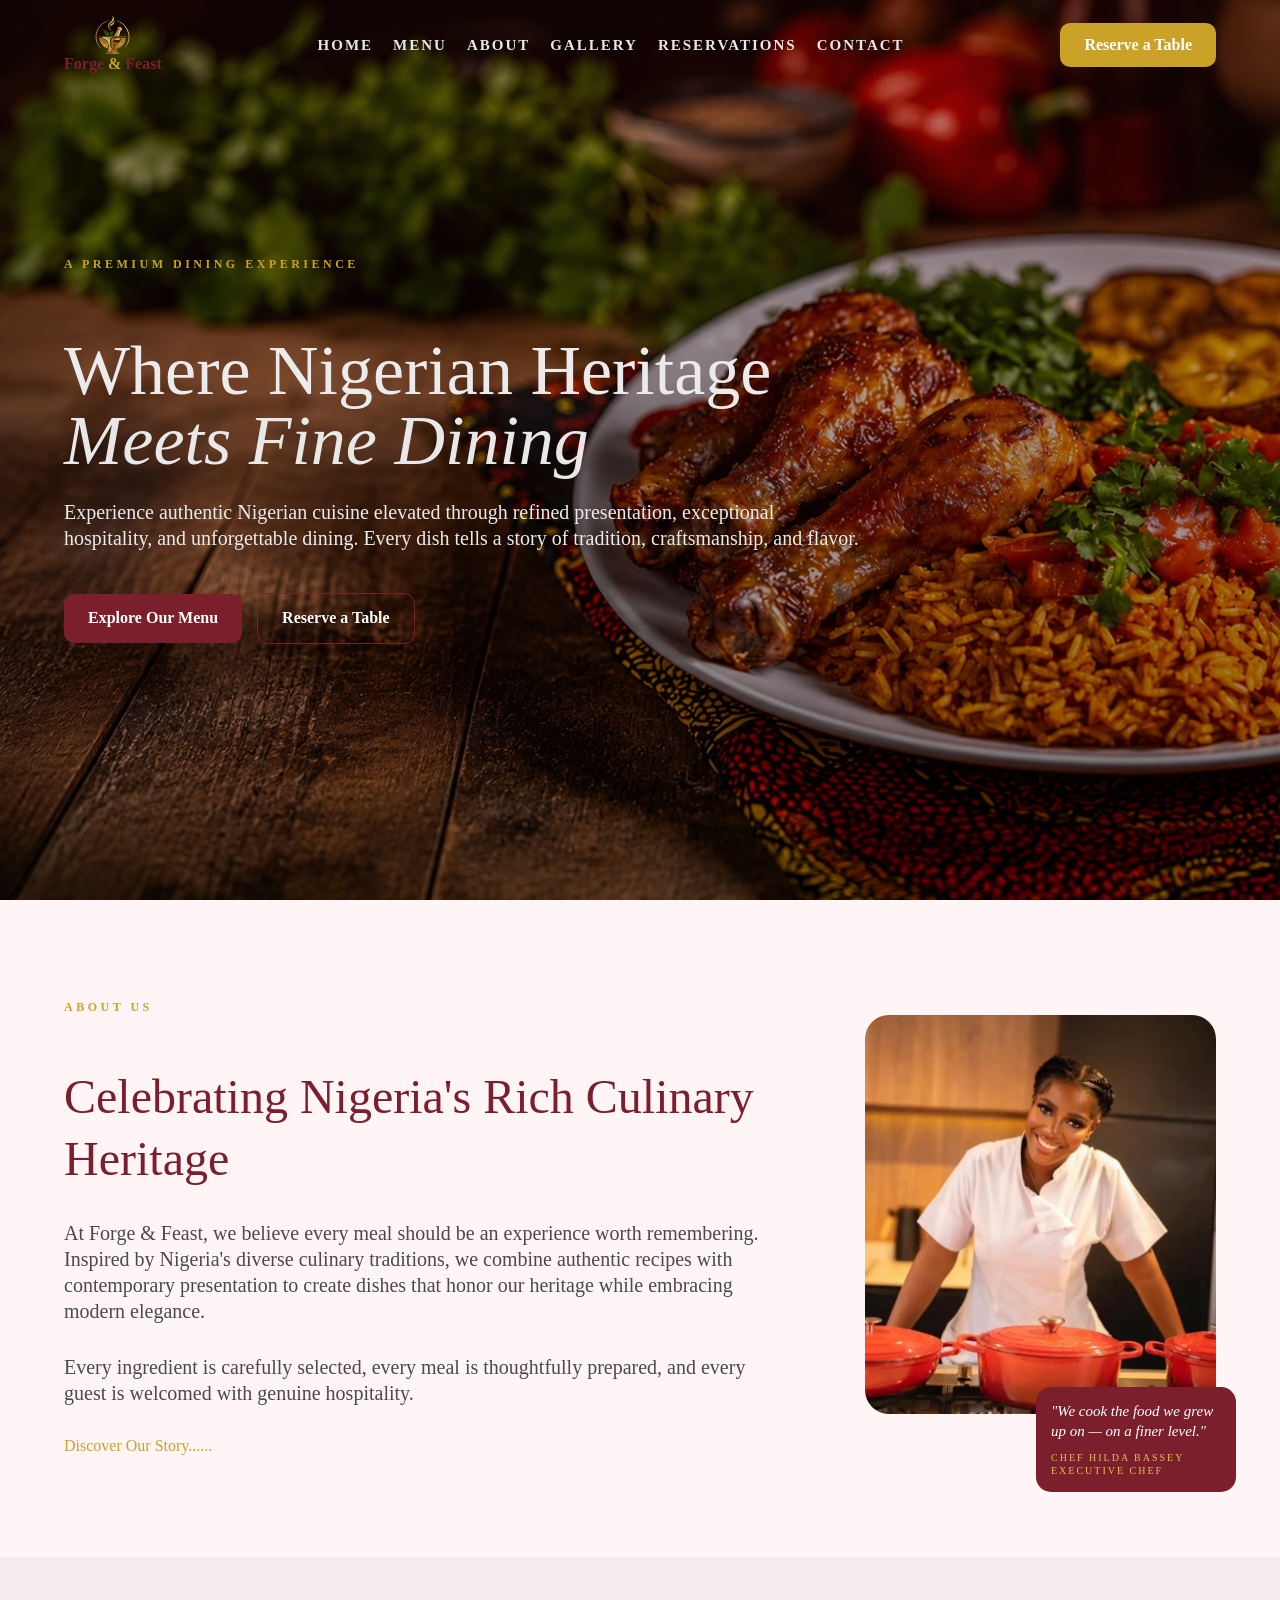
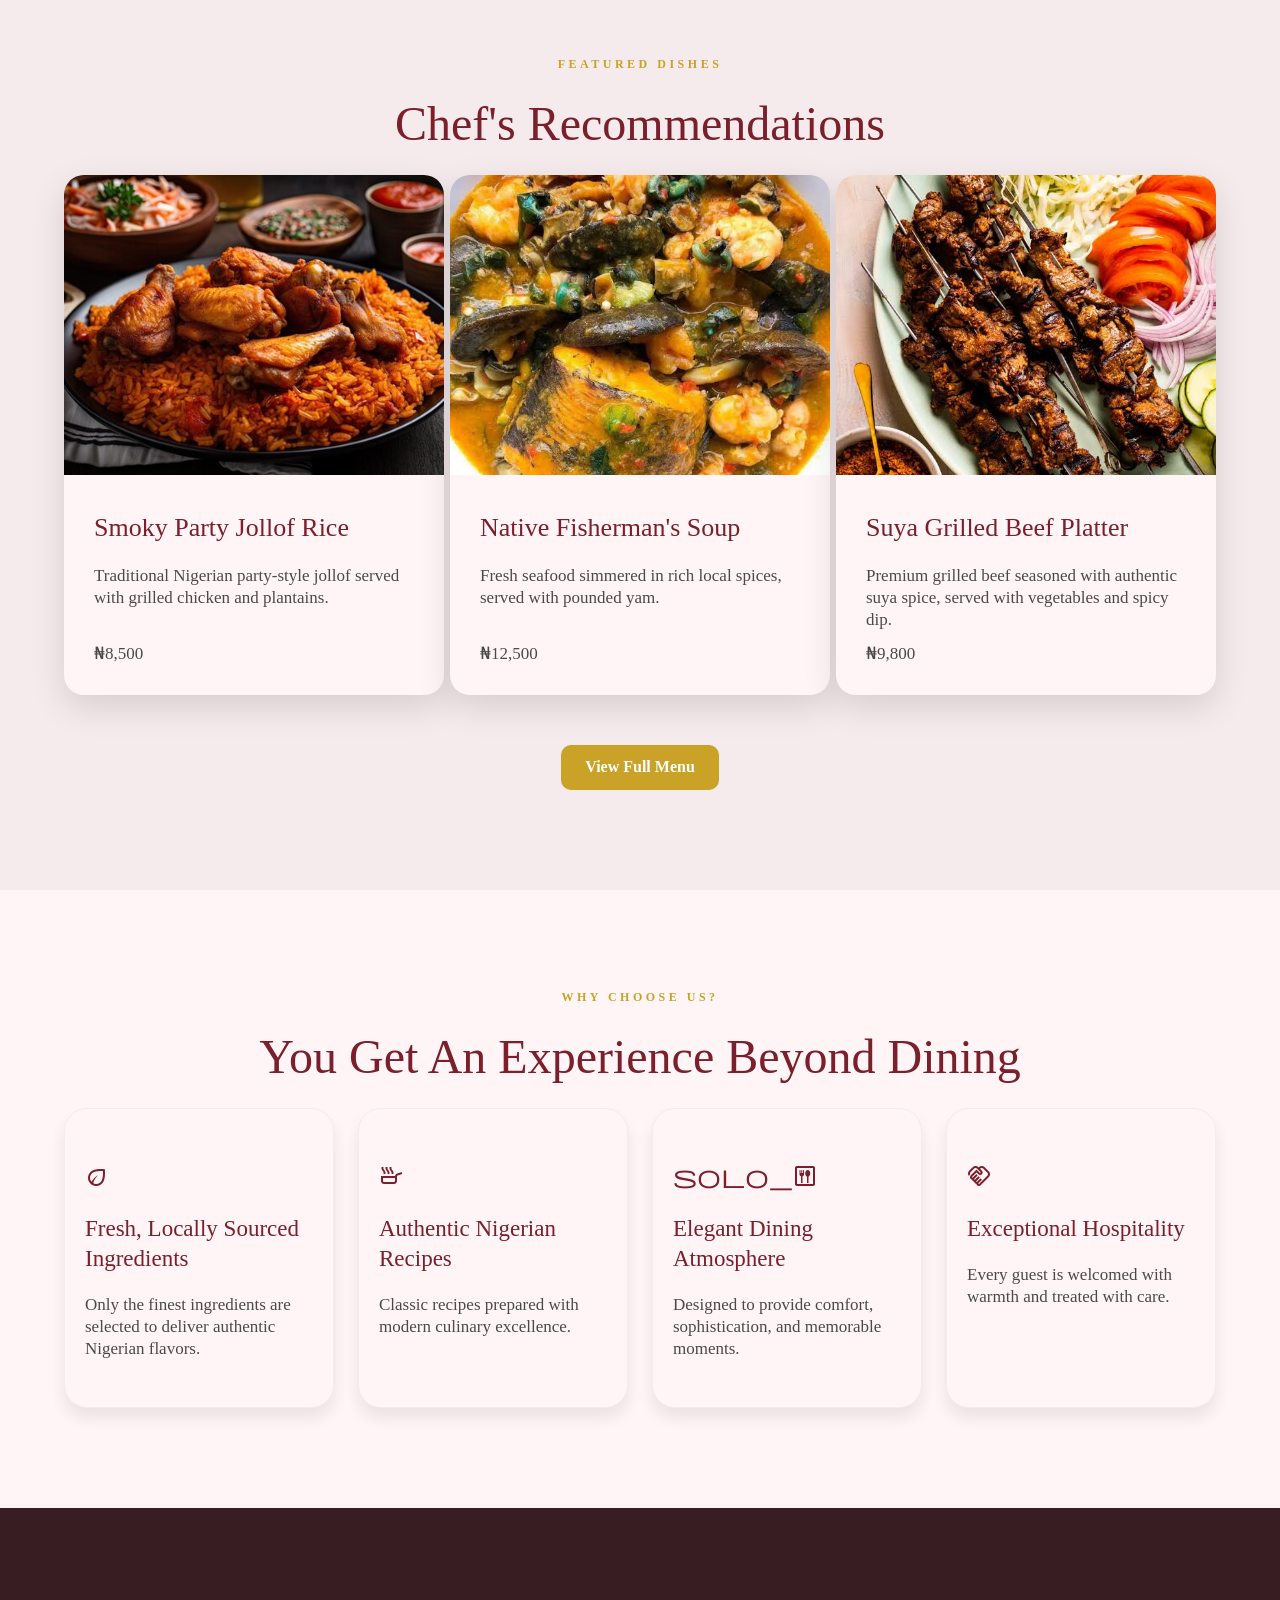
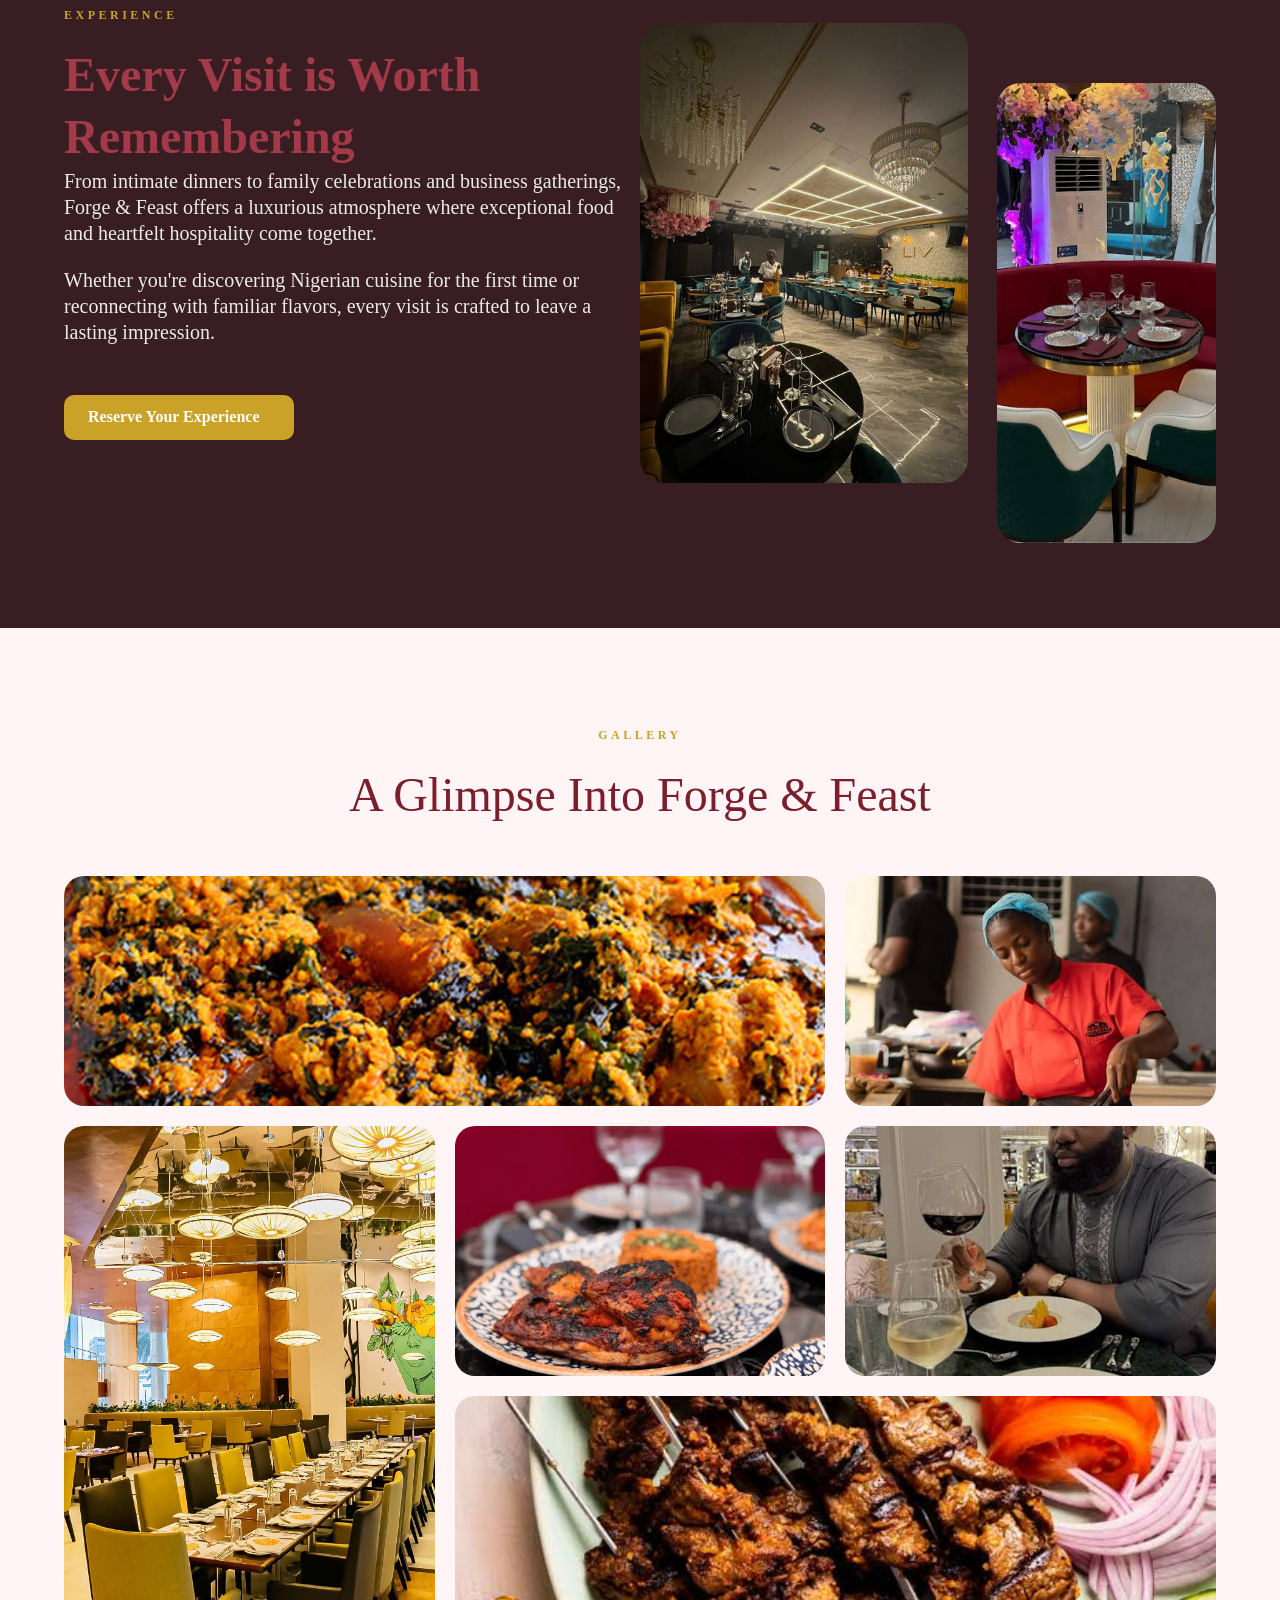
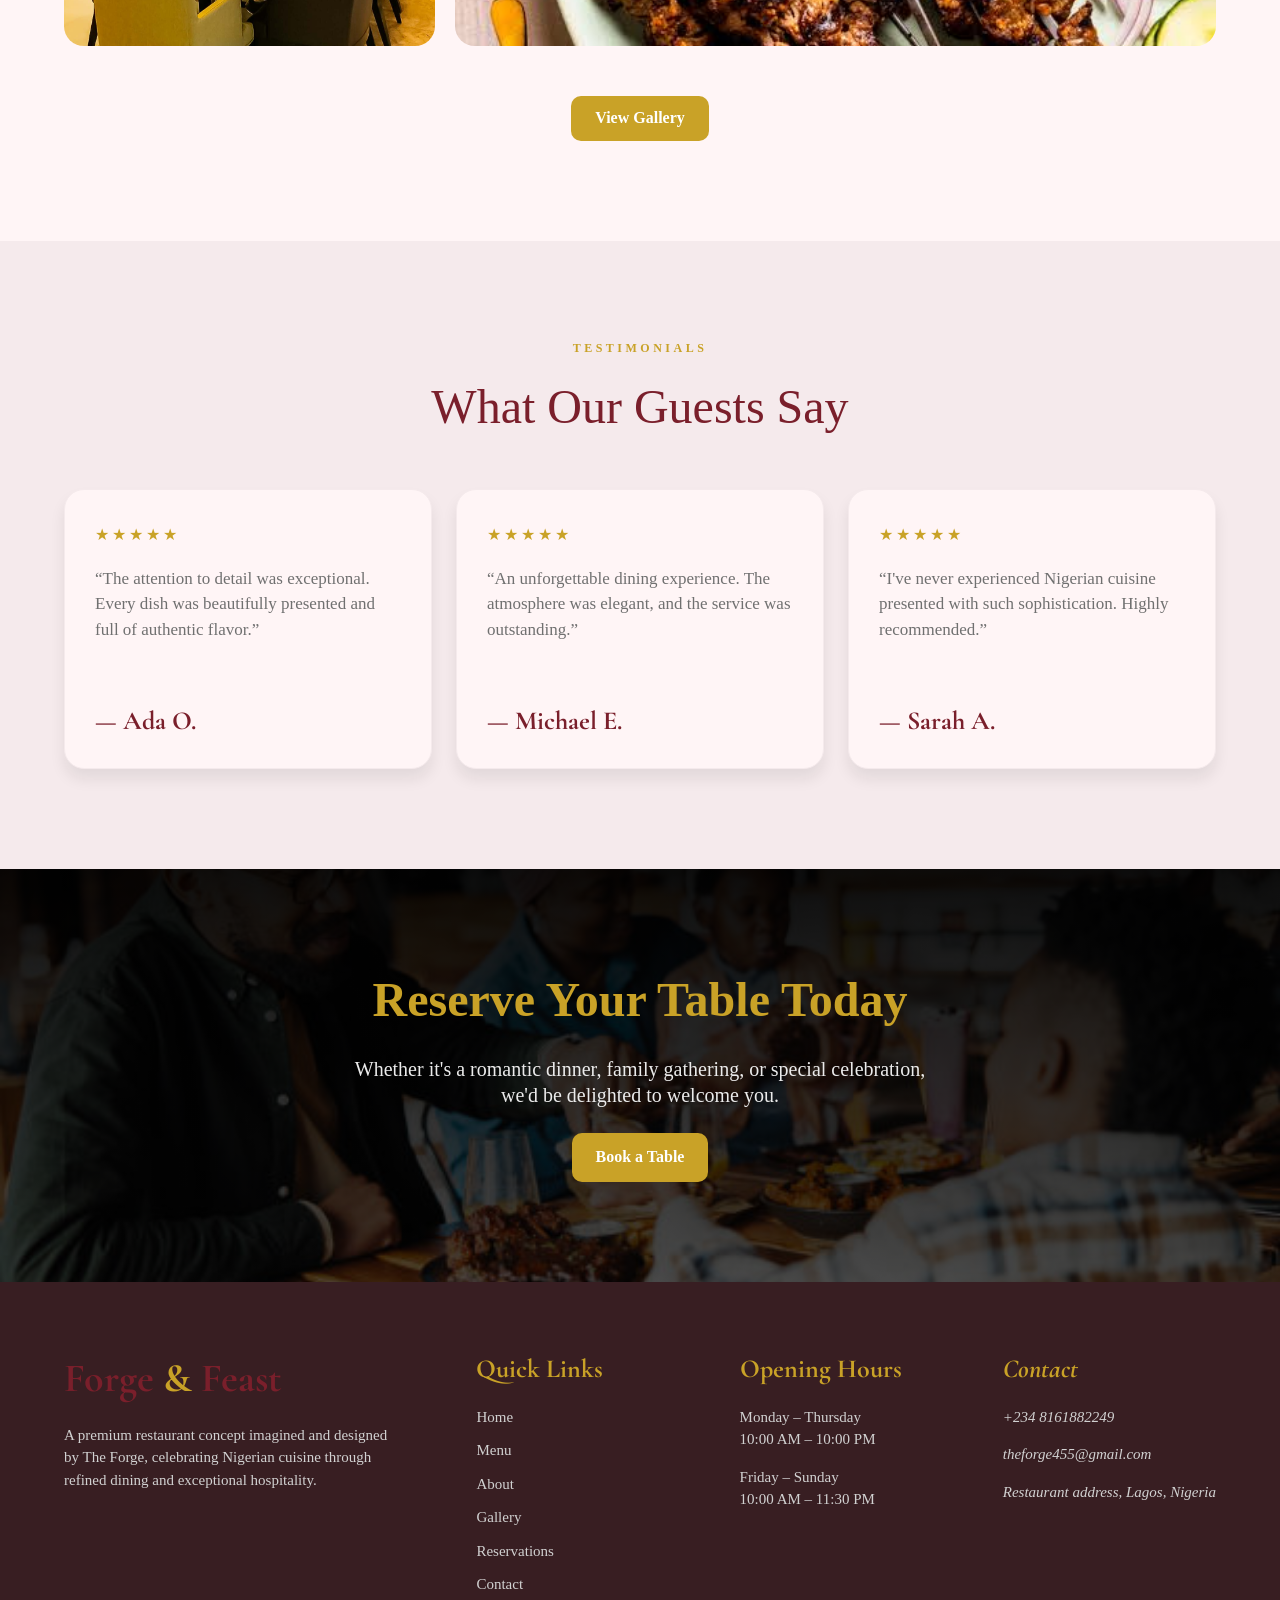
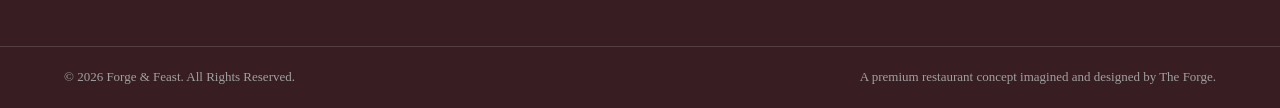
==== commit 1f3a3f8a: "Update index.html" ====
--- a/index.html
+++ b/index.html
@@ -254,7 +254,7 @@
                 <h3>Contact</h3>
                 <p><a href="tel:+2348161882249">+234 8161882249</a></p>
                 <p><a href="mailto:theforge455@gmail.com">theforge455@gmail.com</a></p><p>Restaurant address, Lagos, Nigeria</p>
-                <!-- <div class="social-links" aria-label="Social media links"><!-- To add social media links --></div> -->
+                <!-- <div class="social-links" aria-label="Social media links"><!-- To add social media links -->
             </address>
         </div>
         <div class="footer-bottom">
